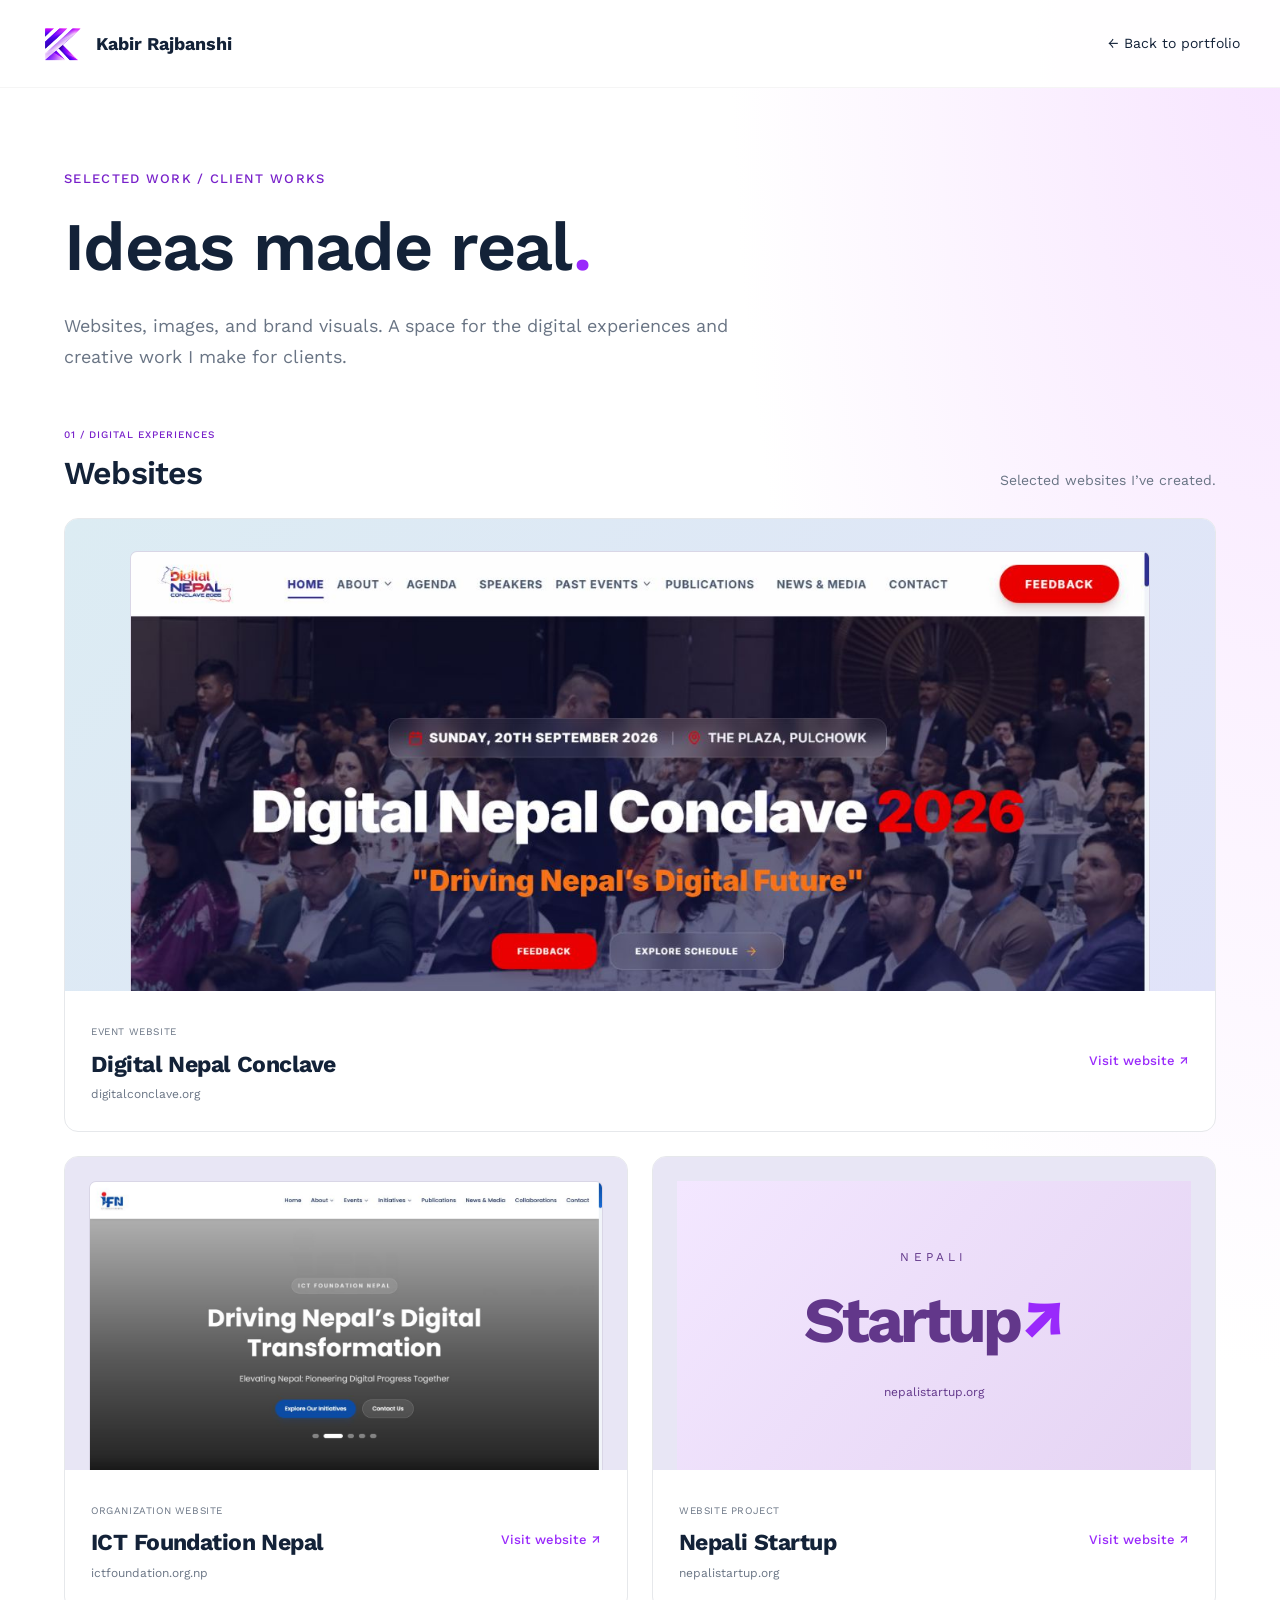
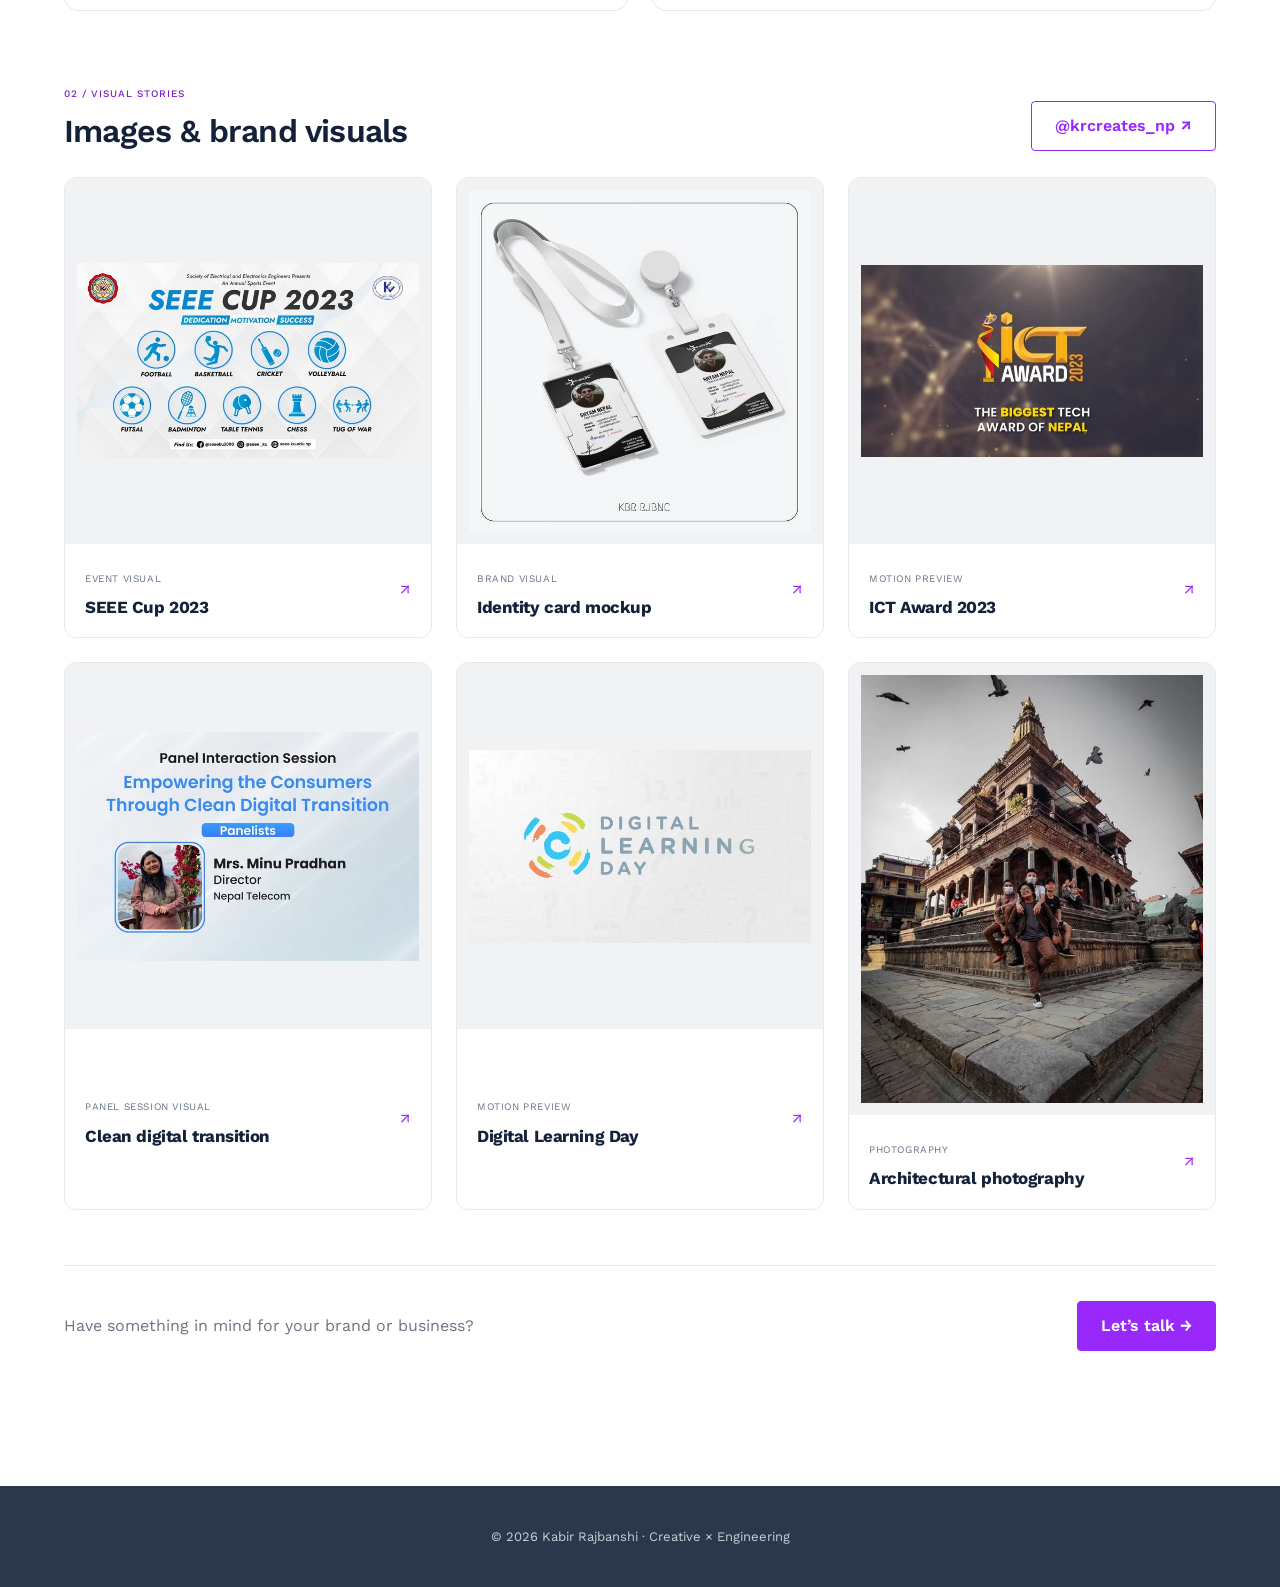
==== client-works.html @ 3e61f1ca "Add portfolio website and Cloudflare Pages build" ====
<!doctype html>
<html lang="en"><head><meta charset="utf-8"><meta name="viewport" content="width=device-width,initial-scale=1"><title>Kabir Rajbanshi | Portfolio Website</title><meta name="description" content="Explore websites and visual design by Kabir Rajbanshi."><link rel="preconnect" href="https://fonts.googleapis.com"><link href="https://fonts.googleapis.com/css2?family=Work+Sans:wght@300;400;500;600;700&display=swap" rel="stylesheet"><link rel="stylesheet" href="site.css?v=brand-logo-1"><link rel="icon" type="image/png" href="assets/kabir-logo.png"><link rel="apple-touch-icon" href="assets/kabir-logo.png"><meta name="theme-color" content="#9929fb"></head>
<body class="collection client-collection"><nav><a href="index.html" class="collection-brand"><img class="brand-logo" src="assets/kabir-logo.png" alt="" width="44" height="44"><strong>Kabir Rajbanshi</strong></a><a href="index.html#portfolio">← Back to portfolio</a></nav>
<main><div class="eyebrow">Selected work / Client Works</div><h1>Ideas made real<span class="client-dot">.</span></h1><p class="intro">Websites, images, and brand visuals. A space for the digital experiences and creative work I make for clients.</p>
<section class="client-websites" aria-labelledby="websites-title"><div class="work-section-heading"><div><div class="eyebrow">01 / Digital experiences</div><h2 id="websites-title">Websites</h2></div><p>Selected websites I’ve created.</p></div><div class="website-bento"><article class="website-card website-card-1"><a class="website-preview" href="https://digitalconclave.org/" target="_blank" rel="noopener noreferrer" aria-label="Visit Digital Nepal Conclave website"><img src="assets/client-works/digitalconclave.png" alt="Homepage preview of Digital Nepal Conclave" width="1280" height="720" loading="lazy"></a><div class="website-caption"><div><span>Event website</span><h3>Digital Nepal Conclave</h3><p>digitalconclave.org</p></div><a class="visit-site" href="https://digitalconclave.org/" target="_blank" rel="noopener noreferrer" aria-label="Visit Digital Nepal Conclave website">Visit website ↗</a></div></article><article class="website-card website-card-2"><a class="website-preview" href="https://ictfoundation.org.np/" target="_blank" rel="noopener noreferrer" aria-label="Visit ICT Foundation Nepal website"><img src="assets/client-works/ictfoundation.png" alt="Homepage preview of ICT Foundation Nepal" width="1280" height="720" loading="lazy"></a><div class="website-caption"><div><span>Organization website</span><h3>ICT Foundation Nepal</h3><p>ictfoundation.org.np</p></div><a class="visit-site" href="https://ictfoundation.org.np/" target="_blank" rel="noopener noreferrer" aria-label="Visit ICT Foundation Nepal website">Visit website ↗</a></div></article><article class="website-card website-card-3"><a class="website-preview" href="https://nepalistartup.org/" target="_blank" rel="noopener noreferrer" aria-label="Visit Nepali Startup website"><div class="startup-wordmark" aria-hidden="true"><span>NEPALI</span><strong>Startup<span>↗</span></strong><small>nepalistartup.org</small></div></a><div class="website-caption"><div><span>Website project</span><h3>Nepali Startup</h3><p>nepalistartup.org</p></div><a class="visit-site" href="https://nepalistartup.org/" target="_blank" rel="noopener noreferrer" aria-label="Visit Nepali Startup website">Visit website ↗</a></div></article></div></section><section class="client-visuals" aria-labelledby="visuals-title"><div class="work-section-heading"><div><div class="eyebrow">02 / Visual stories</div><h2 id="visuals-title">Images &amp; brand visuals</h2></div><a class="btn-outline" href="https://www.instagram.com/krcreates_np/" target="_blank" rel="noopener noreferrer">@krcreates_np ↗</a></div><div class="visual-bento"><a class="visual-work" href="https://www.instagram.com/krcreates_np/p/CqF3Ly3pWd8/?hl=en" target="_blank" rel="noopener noreferrer"><div class="visual-image"><img src="assets/client-works/CqF3Ly3pWd8.jpg" alt="SEEE Cup 2023" loading="lazy" width="640" height="640"></div><div class="visual-caption"><div><span>Event visual</span><h3>SEEE Cup 2023</h3></div><span aria-hidden="true">↗</span></div></a><a class="visual-work" href="https://www.instagram.com/krcreates_np/p/CQ6WtpyHUZp/?hl=en" target="_blank" rel="noopener noreferrer"><div class="visual-image"><img src="assets/client-works/CQ6WtpyHUZp.jpg" alt="Identity card mockup" loading="lazy" width="640" height="640"></div><div class="visual-caption"><div><span>Brand visual</span><h3>Identity card mockup</h3></div><span aria-hidden="true">↗</span></div></a><a class="visual-work" href="https://www.instagram.com/krcreates_np/reel/Cuy0wTrvenK/?hl=en" target="_blank" rel="noopener noreferrer"><div class="visual-image"><img src="assets/client-works/Cuy0wTrvenK.jpg" alt="ICT Award 2023" loading="lazy" width="640" height="640"></div><div class="visual-caption"><div><span>Motion preview</span><h3>ICT Award 2023</h3></div><span aria-hidden="true">↗</span></div></a><a class="visual-work" href="https://www.instagram.com/krcreates_np/reel/CqE803mPEA3/?hl=en" target="_blank" rel="noopener noreferrer"><div class="visual-image"><img src="assets/client-works/CqE803mPEA3.jpg" alt="Clean digital transition" loading="lazy" width="640" height="640"></div><div class="visual-caption"><div><span>Panel session visual</span><h3>Clean digital transition</h3></div><span aria-hidden="true">↗</span></div></a><a class="visual-work" href="https://www.instagram.com/krcreates_np/reel/CqAx8k9NEer/?hl=en" target="_blank" rel="noopener noreferrer"><div class="visual-image"><img src="assets/client-works/CqAx8k9NEer.jpg" alt="Digital Learning Day" loading="lazy" width="640" height="640"></div><div class="visual-caption"><div><span>Motion preview</span><h3>Digital Learning Day</h3></div><span aria-hidden="true">↗</span></div></a><a class="visual-work" href="https://www.instagram.com/krcreates_np/p/CIsqhCVHL_o/?hl=en" target="_blank" rel="noopener noreferrer"><div class="visual-image"><img src="assets/client-works/CIsqhCVHL_o.jpg" alt="Architectural photography" loading="lazy" width="640" height="640"></div><div class="visual-caption"><div><span>Photography</span><h3>Architectural photography</h3></div><span aria-hidden="true">↗</span></div></a></div></section><div class="client-contact"><p>Have something in mind for your brand or business?</p><a class="btn-solid" href="index.html#contact">Let’s talk →</a></div></main><footer>© 2026 Kabir Rajbanshi · Creative × Engineering</footer></body></html>
---- site.css ----
:root{--purple:#9929fb;--purple-dark:#7820ca;--pale:#f3e6ff;--ink:#132238;--muted:#697484;--line:#e6e8eb;--soft:#f0f1f3;--white:#fff;--shadow:0 18px 60px rgba(28,32,45,.09)}
*,*::before,*::after{box-sizing:border-box}html{scroll-behavior:smooth;scroll-padding-top:100px}body{margin:0;color:var(--ink);background:white;font-family:'Work Sans',sans-serif;font-size:16px;line-height:1.65}a{color:var(--purple);text-decoration:none}button,input,textarea{font:inherit}img{max-width:100%}h1,h2,h3,p{margin-top:0}h1,h2,h3{line-height:1.2;letter-spacing:-.025em}h2{font-size:42px;font-weight:600}a,button{transition:background .2s,color .2s,box-shadow .2s,transform .2s}a:focus-visible,button:focus-visible,input:focus-visible,textarea:focus-visible{outline:3px solid var(--purple);outline-offset:4px}button{cursor:pointer}#cur-dot,#cur-ring,#bg-canvas{display:none}
nav{position:sticky;top:0;z-index:100;background:rgba(255,255,255,.97);display:flex;align-items:center;gap:28px;min-height:88px;padding:14px max(24px,calc((100vw - 1200px)/2));border-bottom:1px solid #f5f5f5}nav .nav-logo{display:flex;align-items:center;gap:12px;margin-right:auto;color:var(--ink);white-space:nowrap}.brand-mark{display:grid;place-items:center;background:var(--purple);color:#fff;width:52px;height:52px;border-radius:50%;font-size:28px;font-weight:600}.nav-logo strong{font-size:29px;letter-spacing:-1px}.nav-links{display:flex;align-items:center;gap:25px;list-style:none;margin:0;padding:0}.nav-links a{font-size:15px;font-weight:500;color:var(--ink)}.nav-links a:hover{color:var(--purple)}.nav-cta,.btn-solid{display:inline-flex;align-items:center;justify-content:center;background:var(--purple);border:1px solid var(--purple);color:#fff;font-weight:600;padding:12px 23px;border-radius:4px;line-height:1.5}.nav-cta:hover,.btn-solid:hover{background:var(--purple-dark);box-shadow:0 6px 20px #9929fb25}.btn-outline{display:inline-flex;padding:12px 23px;border:1px solid var(--purple);border-radius:4px;color:var(--purple);font-weight:600;line-height:1.5}.btn-outline:hover{background:var(--pale)}.menu-toggle{display:none}
#home{padding:90px 24px 95px;background:radial-gradient(ellipse at 98% 10%,#efd4fb 0,transparent 45%),radial-gradient(ellipse at 96% 100%,#def8f5 0,transparent 35%),#fff}.hero-inner{max-width:1200px;margin:auto;display:grid;grid-template-columns:1.1fr 1fr;align-items:center;gap:75px}.hero-eyebrow{color:var(--purple-dark);font-size:13px;font-weight:500;display:flex;gap:9px;align-items:center;margin-bottom:24px}.hero-eyebrow-dot{width:7px;height:7px;background:var(--purple);border-radius:50%}.hero-hd{font-size:clamp(44px,4.8vw,68px);font-weight:600;margin-bottom:24px;line-height:1.08;letter-spacing:-.045em}.hero-role{font-weight:500;color:var(--purple-dark);font-size:16px;margin-bottom:15px}.hero-desc{color:#556070;font-size:17px;line-height:1.7;margin-bottom:28px}.hero-desc strong{font-weight:500;color:var(--ink);background:linear-gradient(transparent 65%,#f2d8ff 65%)}.hero-btns{display:flex;flex-wrap:wrap;gap:14px}.hero-card{position:relative;background:#fff;border-radius:22px;box-shadow:var(--shadow);overflow:hidden}.hero-img{display:block;width:100%;height:auto;aspect-ratio: .9;object-fit:cover}.portrait-caption{display:flex;align-items:center;justify-content:center;gap:8px;font-size:12px;padding:17px;background:white;color:#556070}.portrait-caption>span{height:7px;width:7px;background:var(--purple);border-radius:50%}.hero-summary{display:grid;grid-template-columns:repeat(3,1fr);gap:3px;margin-top:52px}.hero-summary>div{background:#edd8ff88;text-align:center;padding:17px 6px}.hero-summary strong{display:block;font-weight:600;font-size:17px}.hero-summary span{font-size:11px;color:#596476;display:block;margin-top:4px}
.sec{padding:100px 24px}.sec-inner{max-width:1200px;margin:auto}.sec-label{font-size:13px;font-weight:600;letter-spacing:.12em;text-transform:uppercase;color:var(--purple-dark);margin-bottom:14px}.sec-title{font-size:42px;margin-bottom:45px;font-weight:600}.sec-title .acc{color:inherit}.sec-title .ital{font-style:normal}.sec-title .out{color:inherit}#portfolio .sec-label,#portfolio .sec-title{text-align:center}#portfolio{background:white}.port-grid{display:grid;grid-template-columns:repeat(3,minmax(0,1fr));gap:24px}.port-card{display:flex;flex-direction:column;border:1px solid var(--line);border-radius:8px;overflow:hidden;color:var(--ink);background:#fff;position:relative}.port-card:hover{box-shadow:var(--shadow);transform:translateY(-5px)}.port-img-wrap{aspect-ratio:16/10;background:var(--soft);overflow:hidden}.port-img{width:100%;height:100%;object-fit:cover;display:block}.port-info{padding:28px}.port-cat{font-size:11px;color:var(--muted);font-weight:500;text-transform:uppercase;letter-spacing:.03em}.port-title{font-size:23px;font-weight:600;line-height:1.3;margin:10px 0}.port-desc{font-size:14px;color:var(--muted);line-height:1.7}.port-hover{padding:0 28px 28px;margin-top:auto}.port-hover-btn{display:inline-block;border:1px solid #d7b0f9;color:var(--purple-dark);padding:9px 14px;border-radius:4px;font-weight:500;font-size:14px}
#about{background:var(--soft)}.about-grid{display:grid;grid-template-columns:1fr 1fr;gap:80px;background:white;padding:60px;border-radius:16px;box-shadow:var(--shadow)}.about-text{color:var(--muted);line-height:1.8;font-size:15px}.about-text strong{font-weight:500;color:#435065}.about-details{margin:28px 0}.detail-row{display:flex;gap:16px;padding:10px 0;border-bottom:1px solid var(--line);font-size:14px}.dk{min-width:55px;color:var(--muted)}.skills-label{font-size:20px;font-weight:600;margin-bottom:20px}.skill-block{padding:20px 22px;border-left:3px solid transparent;background:#fff;box-shadow:0 4px 25px #13223809;margin-bottom:14px;border-radius:6px}.skill-block:hover{border-color:var(--purple)}.sk-name{font-size:16px;font-weight:600}.sk-sub{font-size:13px;color:var(--muted);margin-top:6px}
#experience{background:#fff}.exp-grid{display:grid;grid-template-columns:repeat(2,minmax(0,1fr));gap:20px}.exp-card{padding:32px;border:1px solid var(--line);border-radius:8px;position:relative;background:#fff;overflow:hidden}.exp-num{position:absolute;right:18px;top:14px;color:#f1e1ff;font-size:48px;font-weight:600;line-height:1}.exp-period{position:relative;color:var(--purple-dark);font-size:12px;font-weight:500;margin-bottom:16px}.exp-title{position:relative;font-size:21px;font-weight:600;line-height:1.3;margin-bottom:7px}.exp-org{color:#556070;font-size:13px;margin-bottom:16px}.exp-desc{color:var(--muted);font-size:14px;line-height:1.8}
#education{background:var(--soft)}.edu-timeline{display:grid;grid-template-columns:1fr 1fr;gap:22px}.edu-item{background:white;padding:30px;border-radius:8px}.edu-year{color:var(--purple-dark);font-size:13px;font-weight:500;margin-bottom:12px}.edu-year br{display:none}.edu-year br::after{content:' – '}.edu-degree{font-size:20px;font-weight:600;line-height:1.3;margin-bottom:8px}.edu-inst{font-size:13px;color:var(--muted);margin-bottom:20px}.edu-tags{display:flex;flex-wrap:wrap;gap:7px}.edu-tag{background:#f5ecfc;color:#6c368e;font-size:11px;padding:5px 9px;border-radius:4px}
#clients{padding-top:80px!important;padding-bottom:80px!important}.featured-logos{display:grid;grid-template-columns:repeat(4,minmax(0,1fr));gap:20px}.featured-logo{display:flex;align-items:center;justify-content:center;padding:25px;border:1px solid var(--line);border-radius:8px;background:#fff;min-height:140px}.featured-logo img{width:100%;max-width:175px;height:88px;object-fit:contain}
#contact{background:linear-gradient(115deg,#f8efff,#f1fbfa);padding-bottom:110px}.contact-grid{display:grid;grid-template-columns:1fr 1fr;gap:75px;background:white;padding:60px;border-radius:14px;box-shadow:var(--shadow)}.contact-heading{font-size:30px;font-weight:600}.contact-desc{font-size:15px;color:var(--muted)}.c-links{display:grid;gap:10px;margin-top:25px}.c-link{display:flex;align-items:center;gap:16px;padding:14px;border-radius:6px;color:var(--ink)}a.c-link:hover{background:#f9f1ff}.c-link-icon{width:44px;height:44px;background:var(--pale);border-radius:6px;display:grid;place-items:center}.c-lbl{display:block;color:var(--muted);font-size:12px}.c-val{display:block;font-size:14px;overflow-wrap:anywhere}.form-row{display:grid;grid-template-columns:1fr 1fr;gap:20px}.form-group{margin-bottom:22px}.form-label{display:block;font-size:13px;color:#556070;margin-bottom:8px}.form-input,.form-textarea{border:0;border-bottom:1px solid #cfd3da;width:100%;padding:11px 0;background:#fff;color:var(--ink);border-radius:0}.form-input:focus,.form-textarea:focus{border-color:var(--purple)}.form-textarea{min-height:110px;resize:vertical}.form-note{color:var(--muted);font-size:12px;margin-top:16px}.project-cta{background:var(--ink);text-align:center;color:white;padding:80px 24px}.project-cta h2{font-size:42px}.project-cta p{color:#b6bdc7;max-width:560px;margin:0 auto 28px}.project-cta .btn-solid{margin-top:4px}footer{background:#2b384c;color:#c9ced6;padding:40px 24px}.foot-inner{max-width:1200px;margin:auto;display:flex;align-items:center;justify-content:space-between;gap:24px}.foot-brand{color:white;font-size:23px;font-weight:600}.foot-brand em{font-style:normal}.foot-meta{font-size:12px}.foot-links{display:flex;gap:20px}.foot-links a{color:#d8dce3;font-size:13px}
/* Collection pages use the same visual system. */
.collection{background:radial-gradient(ellipse at 100% 0,#f7e4ff,transparent 550px),white}.collection nav{position:relative;justify-content:space-between}.collection nav a{font-size:14px;color:var(--ink)}.collection nav strong{font-size:18px}.collection main{max-width:1200px;margin:auto;padding:80px 24px 100px}.collection h1{font-size:clamp(42px,6vw,68px);font-weight:600;margin:18px 0 22px}.eyebrow{color:var(--purple-dark);font-size:13px;font-weight:500;text-transform:uppercase;letter-spacing:.1em}.intro{font-size:18px;color:var(--muted);max-width:680px;line-height:1.7}.grid{display:grid;grid-template-columns:repeat(2,minmax(0,1fr));gap:26px;margin-top:55px}.item{border:1px solid var(--line);border-radius:8px;overflow:hidden;background:#fff;min-width:0;display:flex;flex-direction:column}.item:hover{box-shadow:var(--shadow)}.item-body{padding:28px;display:flex;flex-direction:column;flex:1}.item small{font-size:11px;text-transform:uppercase;letter-spacing:.07em;color:var(--purple-dark);font-weight:500}.item h2{font-size:23px;margin:14px 0 22px;line-height:1.4}.item p{font-size:14px;color:var(--muted)}.item-body>a{margin-top:auto;font-size:14px;font-weight:500;border:1px solid #d7b0f9;padding:10px 16px;align-self:flex-start;border-radius:4px}.item-body>a:hover{background:var(--pale)}.video-frame{width:100%;aspect-ratio:16/9;border:0;display:block;background:var(--ink)}.project-cover{height:120px;padding:24px 28px;display:flex;align-items:center;justify-content:space-between;background:linear-gradient(120deg,#f3e5ff,#f6f2ff);border-bottom:1px solid var(--line)}.project-number{font-size:46px;font-weight:600;color:#ad66dc}.project-type{font-size:12px;font-weight:500;color:#734b8d}.placeholder{aspect-ratio:16/9;display:grid;place-items:center;background:var(--pale);color:#794e98}.note{color:var(--muted);border-top:1px solid var(--line);margin-top:50px;padding-top:24px;font-size:14px}.collection footer{text-align:center;font-size:13px}
@media(min-width:1500px){#home{padding-top:110px;padding-bottom:110px}}@media(max-width:1050px){nav{gap:18px}.nav-links{gap:16px}.hero-inner{gap:40px}.hero-hd{font-size:52px}.about-grid,.contact-grid{gap:40px;padding:40px}.hero-summary strong{font-size:14px}}
@media(max-width:800px){nav{min-height:76px;padding:12px 20px;gap:16px}.brand-mark{width:42px;height:42px;font-size:24px}.nav-logo strong{font-size:25px}.menu-toggle{display:block;border:1px solid var(--line);background:white;border-radius:4px;padding:8px 12px;font-size:13px;color:var(--ink)}.nav-links{display:none;position:absolute;left:0;right:0;top:100%;background:white;box-shadow:0 14px 20px #13223815;padding:18px 24px}.nav-links.is-open{display:flex;flex-direction:column;align-items:stretch;gap:0}.nav-links a{display:block;padding:11px 0}.nav-cta{padding:9px 14px;font-size:14px}#home{padding:55px 24px 65px}.hero-inner{grid-template-columns:1fr;gap:40px}.hero-hd{font-size:clamp(39px,7.5vw,56px)}.hero-card{max-width:480px;width:100%;margin:auto}.hero-summary{margin-top:32px}.hero-summary strong{font-size:16px}.sec{padding:65px 24px}.sec-title,h2{font-size:34px}.port-grid{grid-template-columns:1fr}.port-card{max-width:600px;width:100%;margin:auto}.about-grid,.contact-grid{grid-template-columns:1fr;padding:30px;gap:32px}.exp-grid,.edu-timeline{grid-template-columns:1fr}.featured-logos{grid-template-columns:repeat(2,minmax(0,1fr));gap:12px}.featured-logo{padding:20px;min-height:120px}.grid{grid-template-columns:1fr}.collection main{padding-top:50px}.collection nav{gap:15px;flex-wrap:wrap}.project-cta h2{font-size:34px}.foot-inner{flex-direction:column;text-align:center}.project-cta{padding:65px 24px}}
@media(max-width:420px){.hero-summary strong{font-size:13px}.hero-summary span{font-size:10px}.hero-summary>div{padding:14px 4px}.hero-desc{font-size:16px}.about-grid,.contact-grid{padding:24px}.form-row{grid-template-columns:1fr;gap:0}.nav-logo strong{font-size:21px}.nav-cta{padding:9px 11px}.menu-toggle{padding:8px}.c-link{padding:10px 0}.c-link-icon{flex-shrink:0}.sec-title{font-size:30px}}
@media(prefers-reduced-motion:reduce){html{scroll-behavior:auto}*,*::before,*::after{transition:none!important;animation:none!important}}

.portrait-art{aspect-ratio:.9;position:relative;overflow:hidden;background:linear-gradient(145deg,#faf6ff,#efdfff 55%,#dddff7);display:flex;align-items:center;justify-content:center}.art-initials{position:relative;font-size:clamp(100px,14vw,190px);font-weight:600;color:#642b97;letter-spacing:-.09em;line-height:1}.art-initials>span{color:var(--purple)}.art-label{position:absolute;left:32px;top:30px;font-size:11px;letter-spacing:.16em;color:#754f96}.art-bottom{position:absolute;bottom:30px;left:32px;font-size:13px;font-weight:500;letter-spacing:.08em;color:#5e3d79}.art-bottom small{font-size:12px;font-weight:400;letter-spacing:0}.art-orbit{position:absolute;border:1px solid #b980df55;border-radius:50%;height:380px;width:380px}.orbit-one{transform:translate(100px,-40px)}.orbit-two{transform:translate(-100px,120px);height:440px;width:440px}.category-art{height:100%;padding:24px;position:relative;overflow:hidden;display:flex;flex-direction:column;justify-content:space-between;background:linear-gradient(135deg,#ede0ff,#e1d5f5);color:#7235a1}.category-art>span{font-size:9px;letter-spacing:.12em;font-weight:500}.category-art>strong{font-size:78px;font-weight:500;line-height:1;align-self:center}.category-art>b{font-size:18px;font-weight:500}.category-2{background:linear-gradient(135deg,#ffe9ee,#f3dcf5);color:#985b83}.category-3{background:linear-gradient(135deg,#def0f1,#e5e8fb);color:#4c658c}

/* Seamless featured-logo marquee; the second group repeats the first. */
.logo-marquee{overflow:hidden;max-width:100%;mask-image:linear-gradient(to right,transparent,#000 3%,#000 97%,transparent)}
.logo-track{display:flex;width:max-content;animation:logo-scroll 32s linear infinite}
.logo-marquee .featured-logos{display:flex;flex:none;gap:20px;padding-right:20px}
.logo-marquee .featured-logo{flex:0 0 220px;width:220px;min-height:140px}
@keyframes logo-scroll{to{transform:translateX(-50%)}}
.logo-marquee:hover .logo-track,.logo-marquee.is-paused .logo-track{animation-play-state:paused}
.logo-controls{text-align:right;margin-top:18px}.logo-pause{color:var(--purple-dark);background:white;border:1px solid var(--line);border-radius:4px;font-size:13px;padding:7px 12px}.logo-pause:hover{background:var(--pale)}
@media(max-width:800px){.logo-marquee .featured-logo{flex-basis:175px;width:175px;min-height:120px}}
@media(prefers-reduced-motion:reduce){.logo-marquee{overflow-x:auto;mask-image:none}.logo-track{animation:none}.logo-copy,.logo-controls{display:none}.logo-marquee .featured-logos{padding-bottom:10px}}

/* Mixed-format client portfolio: larger web/system panels, smaller visual panels. */
.client-dot{color:var(--purple)}.collection-status{display:flex;align-items:center;gap:9px;font-size:12px;color:var(--muted);margin-top:25px}.collection-status>span{width:6px;height:6px;background:var(--purple);border-radius:50%}.bento-grid{display:grid;grid-template-columns:1.4fr 1fr;gap:24px;margin-top:42px}.bento-card{border:1px solid var(--line);border-radius:16px;overflow:hidden;display:flex;flex-direction:column;min-width:0;position:relative}.bento-top{display:flex;justify-content:space-between;padding:23px 26px 0;font-size:11px;font-weight:500;letter-spacing:.05em;text-transform:uppercase}.bento-top>span:last-child{font-size:21px;line-height:1}.bento-art{height:235px;display:flex;align-items:center;justify-content:center;padding:30px 40px}.bento-caption{padding:0 26px 27px}.bento-caption h2{font-size:25px;margin-bottom:8px}.bento-caption p{font-size:14px;color:#637084;max-width:380px;margin-bottom:17px}.coming-label{display:inline-block;font-size:10px;text-transform:uppercase;letter-spacing:.08em;opacity:.7}.bento-web{background:#f2e9fc;color:#58367d}.bento-design{background:#fcebef;color:#925675}.bento-system{background:#eaf1f8;color:#3c5872}.bento-more{background:#f0f1fa;color:#6c6097}.browser-art{width:100%;max-width:360px;background:white;border:1px solid #dfd1ee;border-radius:9px;transform:rotate(-3deg);box-shadow:0 15px 25px #7d409b12}.browser-dots{font-size:9px;letter-spacing:2px;color:#c7acd9;padding:9px 12px;border-bottom:1px solid #eee}.browser-content{display:grid;grid-template-columns:1fr 1fr;gap:25px;padding:30px 22px}.browser-content i{display:block;height:7px;background:#d8b4f3;width:100%;margin-bottom:9px;border-radius:3px}.browser-content i:nth-child(2){width:80%}.browser-content i:nth-child(3){width:55%}.browser-content b{display:block;width:52px;height:17px;background:#9929fb;border-radius:3px;margin-top:17px}.browser-content>span{background:linear-gradient(140deg,#ead5f9,#caa2eb);border-radius:40px 40px 7px 7px}.type-art strong{font-size:110px;font-weight:500;line-height:1;letter-spacing:-.09em}.type-art strong>span{font-size:65px;color:#c78ca7;vertical-align:top}.system-art{margin:30px 40px;width:calc(100% - 80px);height:175px;padding:0;background:#fff;border-radius:9px;box-shadow:0 12px 28px #254b7710;justify-content:stretch;transform:rotate(2deg);overflow:hidden}.system-sidebar{width:55px;height:100%;background:#d4e2f0;padding:25px 12px}.system-sidebar i{display:block;height:5px;margin-bottom:15px;background:#92adc9;border-radius:3px}.system-panels{flex:1;padding:22px}.system-panels>div{display:flex;gap:10px}.system-panels span{height:33px;background:#e6eff6;flex:1;border-radius:4px}.system-panels>b{display:flex;align-items:flex-end;gap:12px;height:73px;padding:12px 15px 0;border-bottom:1px solid #d9e4ef}.system-panels b i{flex:1;background:#a2bbd6;border-radius:3px 3px 0 0;height:40%}.system-panels b i:nth-child(2){height:65%}.system-panels b i:nth-child(3){height:50%}.system-panels b i:nth-child(4){height:85%}.system-panels b i:nth-child(5){height:100%}.shape-art>span{font-size:160px;font-weight:400;line-height:1;color:#b0a2d8}.client-contact{margin-top:55px;padding:35px 0;border-top:1px solid var(--line);display:flex;align-items:center;justify-content:space-between;gap:20px}.client-contact p{margin:0;color:var(--muted)}@media(max-width:700px){.bento-grid{grid-template-columns:1fr;gap:20px}.bento-art{height:210px}.system-art{height:155px}.client-contact{align-items:flex-start;flex-direction:column}.bento-caption h2{font-size:23px}}

.work-section-heading{display:flex;justify-content:space-between;align-items:end;gap:24px;margin:55px 0 26px}.work-section-heading h2{font-size:32px;margin:0}.work-section-heading p{color:var(--muted);font-size:14px;margin:0}.work-section-heading .eyebrow{font-size:10px;margin-bottom:10px}.website-bento{display:grid;grid-template-columns:1fr 1fr;gap:24px}.website-card{border:1px solid var(--line);border-radius:14px;overflow:hidden;background:white;min-width:0}.website-card-1{grid-column:1/-1}.website-preview{display:block;background:#e8e6f5;padding:24px 24px 0;overflow:hidden}.website-preview img{display:block;width:100%;height:auto;aspect-ratio:16/9;object-fit:cover;object-position:top;border-radius:7px 7px 0 0;border:1px solid #d9d6e6;border-bottom:0;transition:transform .3s}.website-card-1 .website-preview{padding:32px 65px 0;background:linear-gradient(135deg,#dcecf3,#e1e3f9)}.website-card-1 .website-preview img{max-height:440px;aspect-ratio:2.2}.website-preview:hover img{transform:translateY(-4px)}.website-caption{display:flex;align-items:center;justify-content:space-between;gap:18px;padding:26px}.website-caption span,.visual-caption>div>span{font-size:10px;text-transform:uppercase;letter-spacing:.06em;color:var(--muted)}.website-caption h3{font-size:23px;margin:7px 0}.website-caption p{font-size:12px;margin:0;color:var(--muted)}.visit-site{font-size:13px;font-weight:500;white-space:nowrap}.startup-wordmark{aspect-ratio:16/9;display:flex;flex-direction:column;align-items:center;justify-content:center;background:linear-gradient(130deg,#f3e7ff,#e5d4f3);color:#62378a}.startup-wordmark>span{font-size:12px;letter-spacing:.35em}.startup-wordmark strong{font-size:clamp(35px,5vw,65px);letter-spacing:-.06em}.startup-wordmark strong>span{color:var(--purple)}.startup-wordmark small{font-size:12px;margin-top:9px}.visual-bento{display:grid;grid-template-columns:repeat(3,minmax(0,1fr));gap:24px}.visual-work{min-width:0;border:1px solid var(--line);border-radius:12px;background:#fff;overflow:hidden;display:flex;flex-direction:column;color:var(--ink)}.visual-image{background:#f1f2f4;aspect-ratio:1;display:flex;align-items:center;justify-content:center;padding:12px}.visual-image img{display:block;width:100%;height:100%;object-fit:contain;transition:transform .25s}.visual-work:hover img{transform:scale(1.025)}.visual-caption{padding:20px;display:flex;align-items:center;justify-content:space-between;gap:12px;flex:1}.visual-caption h3{font-size:17px;margin:7px 0 0}.visual-caption>span{color:var(--purple)}.client-visuals{margin-top:75px}@media(max-width:800px){.website-caption{align-items:flex-start;flex-direction:column}.visual-bento{grid-template-columns:repeat(2,minmax(0,1fr))}.website-card-1 .website-preview{padding:24px 24px 0}.work-section-heading{align-items:flex-start;flex-direction:column}.work-section-heading h2{font-size:28px}}@media(max-width:540px){.website-bento,.visual-bento{grid-template-columns:1fr}.website-card-1{grid-column:auto}.website-preview,.website-card-1 .website-preview{padding:16px 16px 0}.website-card-1 .website-preview img{aspect-ratio:16/9}.website-caption{padding:22px}.visual-image{aspect-ratio:1}.client-visuals{margin-top:55px}}

.brand-logo{display:block;width:52px;height:52px;object-fit:contain;flex-shrink:0}.collection-brand,.foot-brand{display:flex;align-items:center;gap:12px}.collection-brand .brand-logo,.foot-brand .brand-logo{width:44px;height:44px}.foot-brand{gap:9px}.foot-brand em{margin-left:-3px}@media(max-width:800px){.nav-logo .brand-logo{width:42px;height:42px}.collection-brand .brand-logo{width:38px;height:38px}}

.exp-category{display:inline-block;color:var(--purple-dark);background:var(--pale);font-size:11px;font-weight:600;letter-spacing:.06em;padding:4px 9px;border-radius:4px;margin-bottom:16px}.exp-card .exp-desc{margin-bottom:0}.exp-card .exp-title{margin-top:0}
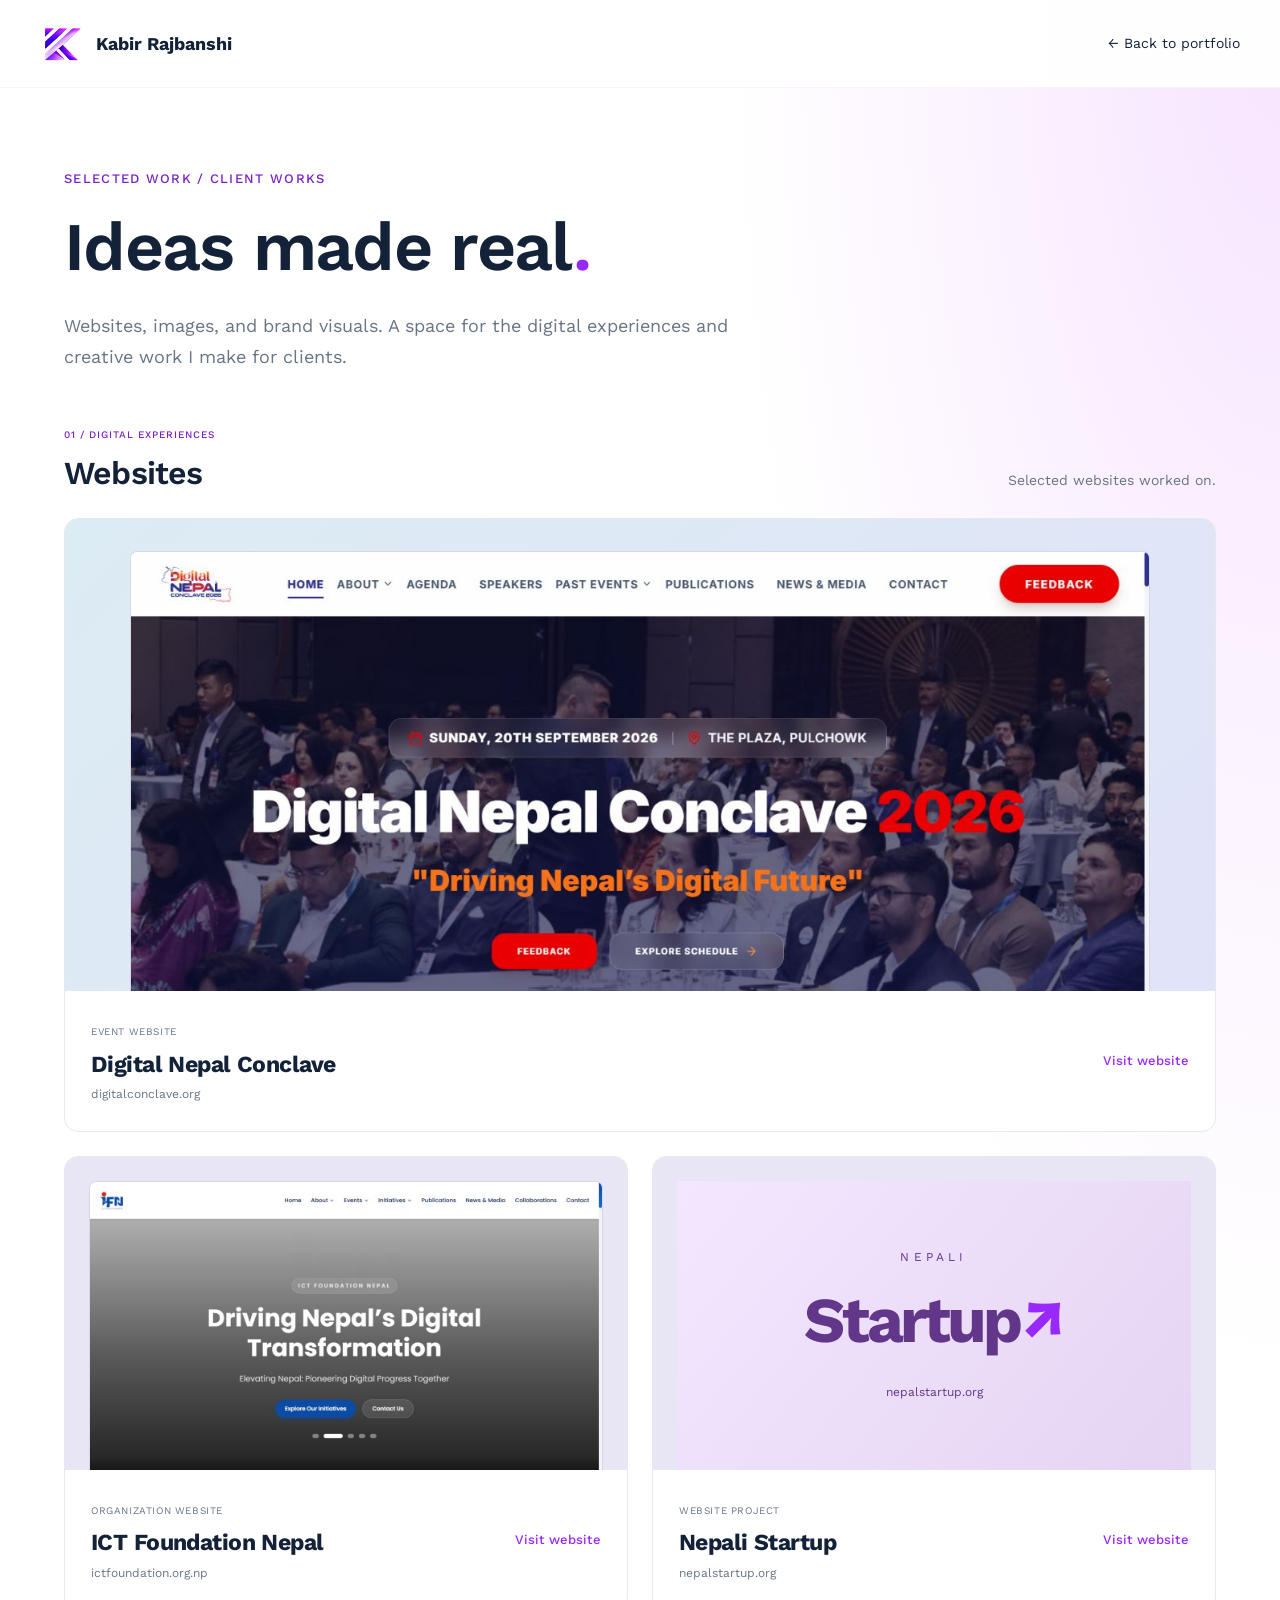
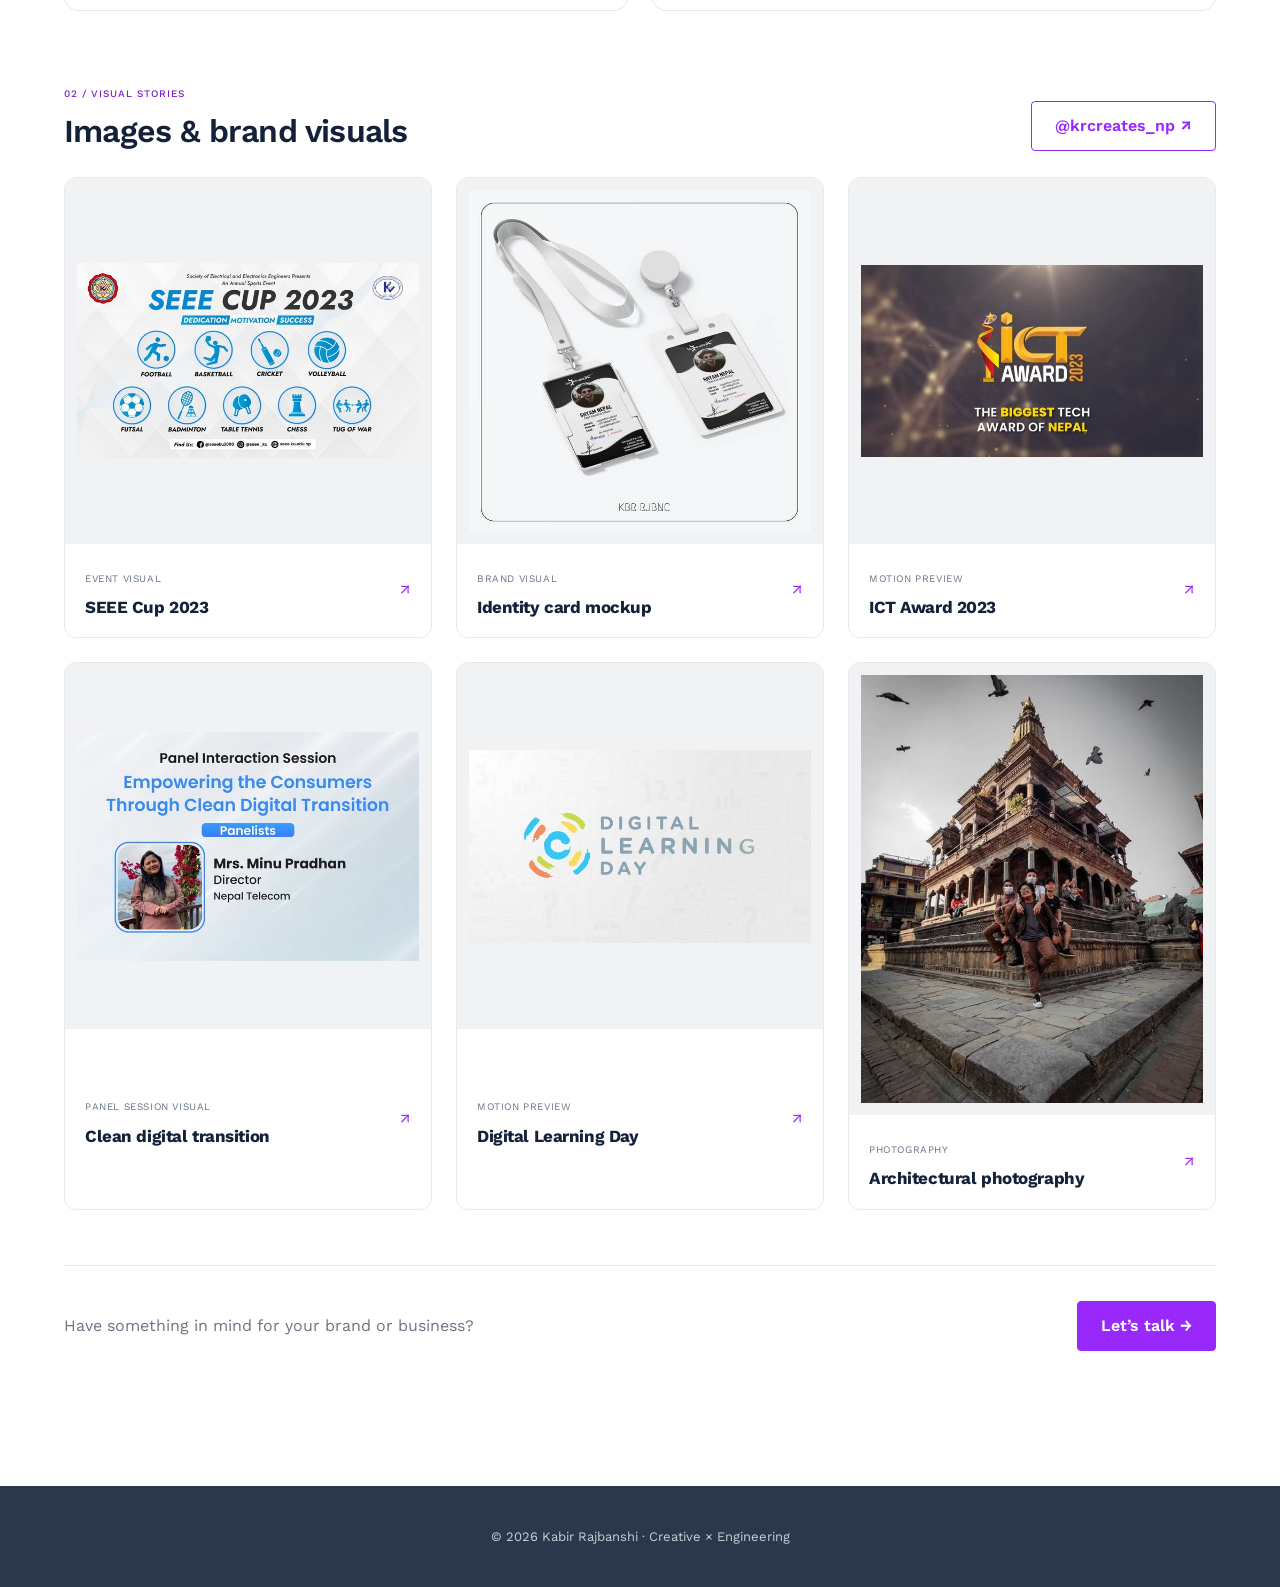
==== commit a264d21b: "Update client work content and startup website links" ====
--- a/client-works.html
+++ b/client-works.html
@@ -2,4 +2,30 @@
 <html lang="en"><head><meta charset="utf-8"><meta name="viewport" content="width=device-width,initial-scale=1"><title>Kabir Rajbanshi | Portfolio Website</title><meta name="description" content="Explore websites and visual design by Kabir Rajbanshi."><link rel="preconnect" href="https://fonts.googleapis.com"><link href="https://fonts.googleapis.com/css2?family=Work+Sans:wght@300;400;500;600;700&display=swap" rel="stylesheet"><link rel="stylesheet" href="site.css?v=brand-logo-1"><link rel="icon" type="image/png" href="assets/kabir-logo.png"><link rel="apple-touch-icon" href="assets/kabir-logo.png"><meta name="theme-color" content="#9929fb"></head>
 <body class="collection client-collection"><nav><a href="index.html" class="collection-brand"><img class="brand-logo" src="assets/kabir-logo.png" alt="" width="44" height="44"><strong>Kabir Rajbanshi</strong></a><a href="index.html#portfolio">← Back to portfolio</a></nav>
 <main><div class="eyebrow">Selected work / Client Works</div><h1>Ideas made real<span class="client-dot">.</span></h1><p class="intro">Websites, images, and brand visuals. A space for the digital experiences and creative work I make for clients.</p>
-<section class="client-websites" aria-labelledby="websites-title"><div class="work-section-heading"><div><div class="eyebrow">01 / Digital experiences</div><h2 id="websites-title">Websites</h2></div><p>Selected websites I’ve created.</p></div><div class="website-bento"><article class="website-card website-card-1"><a class="website-preview" href="https://digitalconclave.org/" target="_blank" rel="noopener noreferrer" aria-label="Visit Digital Nepal Conclave website"><img src="assets/client-works/digitalconclave.png" alt="Homepage preview of Digital Nepal Conclave" width="1280" height="720" loading="lazy"></a><div class="website-caption"><div><span>Event website</span><h3>Digital Nepal Conclave</h3><p>digitalconclave.org</p></div><a class="visit-site" href="https://digitalconclave.org/" target="_blank" rel="noopener noreferrer" aria-label="Visit Digital Nepal Conclave website">Visit website ↗</a></div></article><article class="website-card website-card-2"><a class="website-preview" href="https://ictfoundation.org.np/" target="_blank" rel="noopener noreferrer" aria-label="Visit ICT Foundation Nepal website"><img src="assets/client-works/ictfoundation.png" alt="Homepage preview of ICT Foundation Nepal" width="1280" height="720" loading="lazy"></a><div class="website-caption"><div><span>Organization website</span><h3>ICT Foundation Nepal</h3><p>ictfoundation.org.np</p></div><a class="visit-site" href="https://ictfoundation.org.np/" target="_blank" rel="noopener noreferrer" aria-label="Visit ICT Foundation Nepal website">Visit website ↗</a></div></article><article class="website-card website-card-3"><a class="website-preview" href="https://nepalistartup.org/" target="_blank" rel="noopener noreferrer" aria-label="Visit Nepali Startup website"><div class="startup-wordmark" aria-hidden="true"><span>NEPALI</span><strong>Startup<span>↗</span></strong><small>nepalistartup.org</small></div></a><div class="website-caption"><div><span>Website project</span><h3>Nepali Startup</h3><p>nepalistartup.org</p></div><a class="visit-site" href="https://nepalistartup.org/" target="_blank" rel="noopener noreferrer" aria-label="Visit Nepali Startup website">Visit website ↗</a></div></article></div></section><section class="client-visuals" aria-labelledby="visuals-title"><div class="work-section-heading"><div><div class="eyebrow">02 / Visual stories</div><h2 id="visuals-title">Images &amp; brand visuals</h2></div><a class="btn-outline" href="https://www.instagram.com/krcreates_np/" target="_blank" rel="noopener noreferrer">@krcreates_np ↗</a></div><div class="visual-bento"><a class="visual-work" href="https://www.instagram.com/krcreates_np/p/CqF3Ly3pWd8/?hl=en" target="_blank" rel="noopener noreferrer"><div class="visual-image"><img src="assets/client-works/CqF3Ly3pWd8.jpg" alt="SEEE Cup 2023" loading="lazy" width="640" height="640"></div><div class="visual-caption"><div><span>Event visual</span><h3>SEEE Cup 2023</h3></div><span aria-hidden="true">↗</span></div></a><a class="visual-work" href="https://www.instagram.com/krcreates_np/p/CQ6WtpyHUZp/?hl=en" target="_blank" rel="noopener noreferrer"><div class="visual-image"><img src="assets/client-works/CQ6WtpyHUZp.jpg" alt="Identity card mockup" loading="lazy" width="640" height="640"></div><div class="visual-caption"><div><span>Brand visual</span><h3>Identity card mockup</h3></div><span aria-hidden="true">↗</span></div></a><a class="visual-work" href="https://www.instagram.com/krcreates_np/reel/Cuy0wTrvenK/?hl=en" target="_blank" rel="noopener noreferrer"><div class="visual-image"><img src="assets/client-works/Cuy0wTrvenK.jpg" alt="ICT Award 2023" loading="lazy" width="640" height="640"></div><div class="visual-caption"><div><span>Motion preview</span><h3>ICT Award 2023</h3></div><span aria-hidden="true">↗</span></div></a><a class="visual-work" href="https://www.instagram.com/krcreates_np/reel/CqE803mPEA3/?hl=en" target="_blank" rel="noopener noreferrer"><div class="visual-image"><img src="assets/client-works/CqE803mPEA3.jpg" alt="Clean digital transition" loading="lazy" width="640" height="640"></div><div class="visual-caption"><div><span>Panel session visual</span><h3>Clean digital transition</h3></div><span aria-hidden="true">↗</span></div></a><a class="visual-work" href="https://www.instagram.com/krcreates_np/reel/CqAx8k9NEer/?hl=en" target="_blank" rel="noopener noreferrer"><div class="visual-image"><img src="assets/client-works/CqAx8k9NEer.jpg" alt="Digital Learning Day" loading="lazy" width="640" height="640"></div><div class="visual-caption"><div><span>Motion preview</span><h3>Digital Learning Day</h3></div><span aria-hidden="true">↗</span></div></a><a class="visual-work" href="https://www.instagram.com/krcreates_np/p/CIsqhCVHL_o/?hl=en" target="_blank" rel="noopener noreferrer"><div class="visual-image"><img src="assets/client-works/CIsqhCVHL_o.jpg" alt="Architectural photography" loading="lazy" width="640" height="640"></div><div class="visual-caption"><div><span>Photography</span><h3>Architectural photography</h3></div><span aria-hidden="true">↗</span></div></a></div></section><div class="client-contact"><p>Have something in mind for your brand or business?</p><a class="btn-solid" href="index.html#contact">Let’s talk →</a></div></main><footer>© 2026 Kabir Rajbanshi · Creative × Engineering</footer></body></html>+<section class="client-websites" aria-labelledby="websites-title">
+<div class="work-section-heading"><div>
+<div class="eyebrow">01 / Digital experiences</div>
+<h2 id="websites-title">Websites</h2>
+</div><p>Selected websites worked on.</p>
+</div><div class="website-bento">
+<article class="website-card website-card-1">
+<a class="website-preview" href="https://digitalconclave.org/" target="_blank" rel="noopener noreferrer" aria-label="Visit Digital Nepal Conclave website">
+<img src="assets/client-works/digitalconclave.png" alt="Homepage preview of Digital Nepal Conclave" width="1280" height="720" loading="lazy"></a>
+<div class="website-caption"><div><span>Event website</span>
+<h3>Digital Nepal Conclave</h3><p>digitalconclave.org</p></div>
+<a class="visit-site" href="https://digitalconclave.org/" target="_blank" rel="noopener noreferrer" aria-label="Visit Digital Nepal Conclave website">Visit website</a>
+</div></article><article class="website-card website-card-2"><a class="website-preview" href="https://ictfoundation.org.np/" target="_blank" rel="noopener noreferrer" aria-label="Visit ICT Foundation Nepal website">
+<img src="assets/client-works/ictfoundation.png" alt="Homepage preview of ICT Foundation Nepal" width="1280" height="720" loading="lazy"></a><div class="website-caption"><div><span>Organization website</span><h3>ICT Foundation Nepal</h3><p>ictfoundation.org.np</p></div>
+<a class="visit-site" href="https://ictfoundation.org.np/" target="_blank" rel="noopener noreferrer" aria-label="Visit ICT Foundation Nepal website">Visit website</a></div>
+</article><article class="website-card website-card-3"><a class="website-preview" href="https://nepalstartup.org/" target="_blank" rel="noopener noreferrer" aria-label="Visit Nepali Startup website"><div class="startup-wordmark" aria-hidden="true">
+<span>NEPALI</span><strong>Startup<span>↗</span></strong>
+<small>nepalstartup.org</small></div></a>
+<div class="website-caption">
+<div><span>Website project</span>
+<h3>Nepali Startup</h3><p>nepalstartup.org</p>
+</div><a class="visit-site" href="https://nepalstartup.org/" target="_blank" rel="noopener noreferrer" aria-label="Visit Nepali Startup website">Visit website</a></div></article></div></section>
+<section class="client-visuals" aria-labelledby="visuals-title">
+    <div class="work-section-heading"><div>
+        <div class="eyebrow">02 / Visual stories</div>
+        <h2 id="visuals-title">Images &amp; brand visuals</h2>
+    </div><a class="btn-outline" href="https://www.instagram.com/krcreates_np/" target="_blank" rel="noopener noreferrer">@krcreates_np ↗</a></div><div class="visual-bento"><a class="visual-work" href="https://www.instagram.com/krcreates_np/p/CqF3Ly3pWd8/?hl=en" target="_blank" rel="noopener noreferrer"><div class="visual-image"><img src="assets/client-works/CqF3Ly3pWd8.jpg" alt="SEEE Cup 2023" loading="lazy" width="640" height="640"></div><div class="visual-caption"><div><span>Event visual</span><h3>SEEE Cup 2023</h3></div><span aria-hidden="true">↗</span></div></a><a class="visual-work" href="https://www.instagram.com/krcreates_np/p/CQ6WtpyHUZp/?hl=en" target="_blank" rel="noopener noreferrer"><div class="visual-image"><img src="assets/client-works/CQ6WtpyHUZp.jpg" alt="Identity card mockup" loading="lazy" width="640" height="640"></div><div class="visual-caption"><div><span>Brand visual</span><h3>Identity card mockup</h3></div><span aria-hidden="true">↗</span></div></a><a class="visual-work" href="https://www.instagram.com/krcreates_np/reel/Cuy0wTrvenK/?hl=en" target="_blank" rel="noopener noreferrer"><div class="visual-image"><img src="assets/client-works/Cuy0wTrvenK.jpg" alt="ICT Award 2023" loading="lazy" width="640" height="640"></div><div class="visual-caption"><div><span>Motion preview</span><h3>ICT Award 2023</h3></div><span aria-hidden="true">↗</span></div></a><a class="visual-work" href="https://www.instagram.com/krcreates_np/reel/CqE803mPEA3/?hl=en" target="_blank" rel="noopener noreferrer"><div class="visual-image"><img src="assets/client-works/CqE803mPEA3.jpg" alt="Clean digital transition" loading="lazy" width="640" height="640"></div><div class="visual-caption"><div><span>Panel session visual</span><h3>Clean digital transition</h3></div><span aria-hidden="true">↗</span></div></a><a class="visual-work" href="https://www.instagram.com/krcreates_np/reel/CqAx8k9NEer/?hl=en" target="_blank" rel="noopener noreferrer"><div class="visual-image"><img src="assets/client-works/CqAx8k9NEer.jpg" alt="Digital Learning Day" loading="lazy" width="640" height="640"></div><div class="visual-caption"><div><span>Motion preview</span><h3>Digital Learning Day</h3></div><span aria-hidden="true">↗</span></div></a><a class="visual-work" href="https://www.instagram.com/krcreates_np/p/CIsqhCVHL_o/?hl=en" target="_blank" rel="noopener noreferrer"><div class="visual-image"><img src="assets/client-works/CIsqhCVHL_o.jpg" alt="Architectural photography" loading="lazy" width="640" height="640"></div><div class="visual-caption"><div><span>Photography</span><h3>Architectural photography</h3></div><span aria-hidden="true">↗</span></div></a></div></section><div class="client-contact"><p>Have something in mind for your brand or business?</p><a class="btn-solid" href="index.html#contact">Let’s talk →</a></div></main><footer>© 2026 Kabir Rajbanshi · Creative × Engineering</footer></body></html>
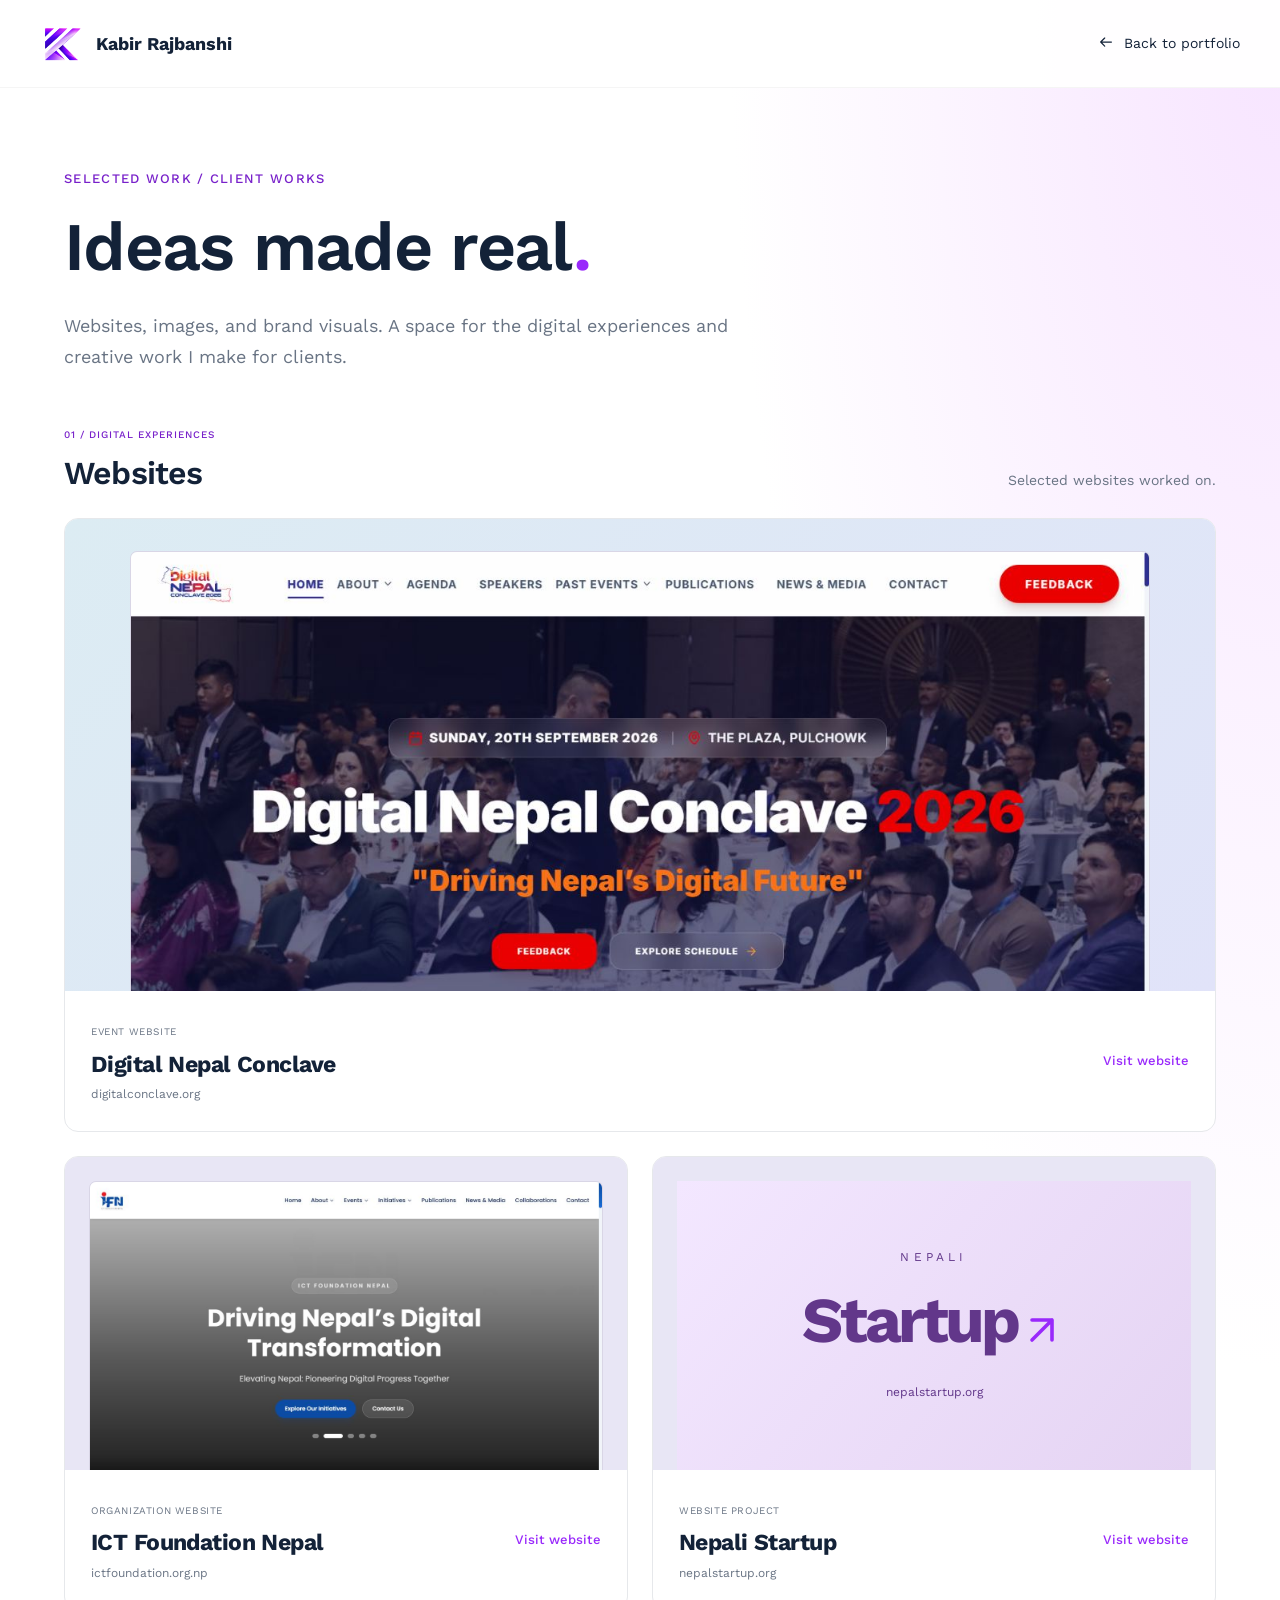
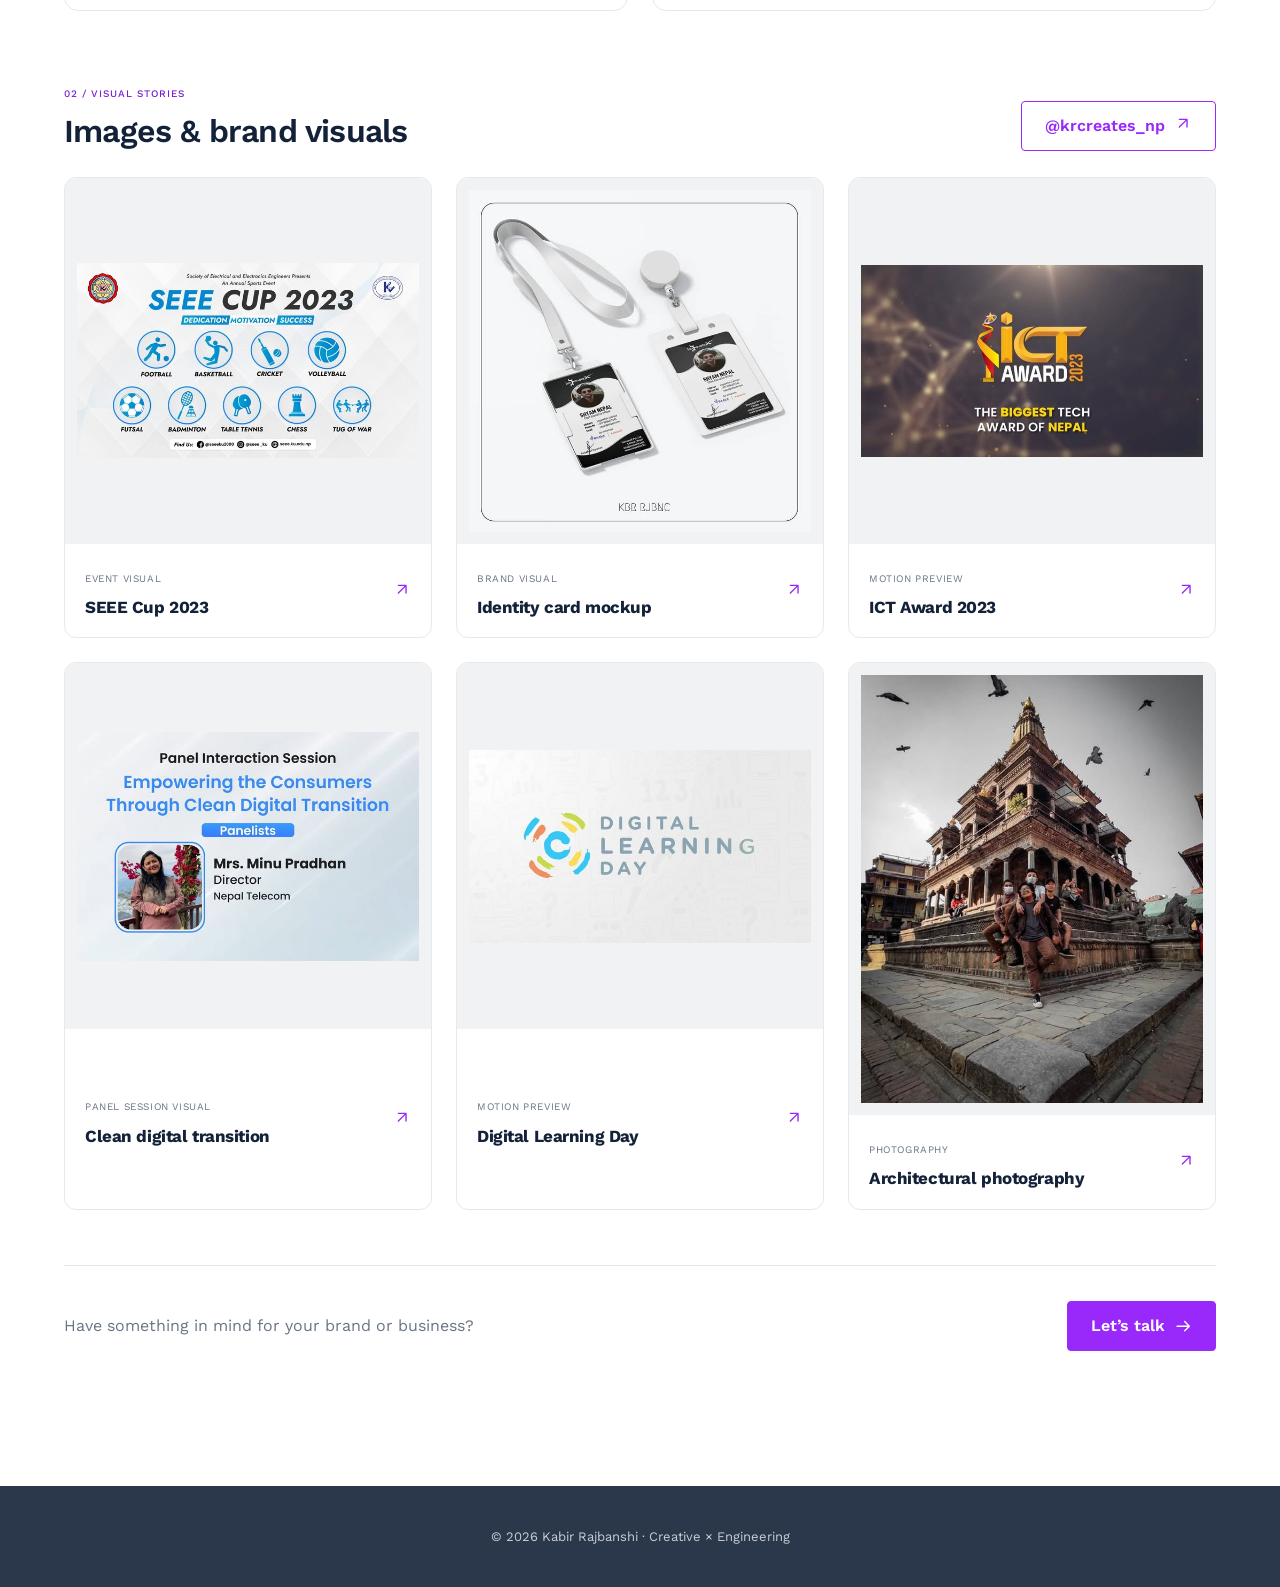
==== commit 5964700a: "Replace emoji and UI glyphs with SVG icons" ====
--- a/client-works.html
+++ b/client-works.html
@@ -1,6 +1,6 @@
 <!doctype html>
-<html lang="en"><head><meta charset="utf-8"><meta name="viewport" content="width=device-width,initial-scale=1"><title>Kabir Rajbanshi | Portfolio Website</title><meta name="description" content="Explore websites and visual design by Kabir Rajbanshi."><link rel="preconnect" href="https://fonts.googleapis.com"><link href="https://fonts.googleapis.com/css2?family=Work+Sans:wght@300;400;500;600;700&display=swap" rel="stylesheet"><link rel="stylesheet" href="site.css?v=brand-logo-1"><link rel="icon" type="image/png" href="assets/kabir-logo.png"><link rel="apple-touch-icon" href="assets/kabir-logo.png"><meta name="theme-color" content="#9929fb"></head>
-<body class="collection client-collection"><nav><a href="index.html" class="collection-brand"><img class="brand-logo" src="assets/kabir-logo.png" alt="" width="44" height="44"><strong>Kabir Rajbanshi</strong></a><a href="index.html#portfolio">← Back to portfolio</a></nav>
+<html lang="en"><head><meta charset="utf-8"><meta name="viewport" content="width=device-width,initial-scale=1"><title>Kabir Rajbanshi | Portfolio Website</title><meta name="description" content="Explore websites and visual design by Kabir Rajbanshi."><link rel="preconnect" href="https://fonts.googleapis.com"><link href="https://fonts.googleapis.com/css2?family=Work+Sans:wght@300;400;500;600;700&display=swap" rel="stylesheet"><link rel="stylesheet" href="site.css?v=svg-icons-1"><link rel="icon" type="image/png" href="assets/kabir-logo.png"><link rel="apple-touch-icon" href="assets/kabir-logo.png"><meta name="theme-color" content="#9929fb"></head>
+<body class="collection client-collection"><nav><a href="index.html" class="collection-brand"><img class="brand-logo" src="assets/kabir-logo.png" alt="" width="44" height="44"><strong>Kabir Rajbanshi</strong></a><a href="index.html#portfolio"><svg class="icon" viewBox="0 0 24 24" fill="none" stroke="currentColor" stroke-width="1.8" stroke-linecap="round" stroke-linejoin="round" aria-hidden="true" focusable="false"><path d="M20 12H4m6-6-6 6 6 6"/></svg> Back to portfolio</a></nav>
 <main><div class="eyebrow">Selected work / Client Works</div><h1>Ideas made real<span class="client-dot">.</span></h1><p class="intro">Websites, images, and brand visuals. A space for the digital experiences and creative work I make for clients.</p>
 <section class="client-websites" aria-labelledby="websites-title">
 <div class="work-section-heading"><div>
@@ -18,7 +18,7 @@
 <img src="assets/client-works/ictfoundation.png" alt="Homepage preview of ICT Foundation Nepal" width="1280" height="720" loading="lazy"></a><div class="website-caption"><div><span>Organization website</span><h3>ICT Foundation Nepal</h3><p>ictfoundation.org.np</p></div>
 <a class="visit-site" href="https://ictfoundation.org.np/" target="_blank" rel="noopener noreferrer" aria-label="Visit ICT Foundation Nepal website">Visit website</a></div>
 </article><article class="website-card website-card-3"><a class="website-preview" href="https://nepalstartup.org/" target="_blank" rel="noopener noreferrer" aria-label="Visit Nepali Startup website"><div class="startup-wordmark" aria-hidden="true">
-<span>NEPALI</span><strong>Startup<span>↗</span></strong>
+<span>NEPALI</span><strong>Startup<span><svg class="icon" viewBox="0 0 24 24" fill="none" stroke="currentColor" stroke-width="1.8" stroke-linecap="round" stroke-linejoin="round" aria-hidden="true" focusable="false"><path d="M7 17 17 7M7 7h10v10"/></svg></span></strong>
 <small>nepalstartup.org</small></div></a>
 <div class="website-caption">
 <div><span>Website project</span>
@@ -28,4 +28,4 @@
     <div class="work-section-heading"><div>
         <div class="eyebrow">02 / Visual stories</div>
         <h2 id="visuals-title">Images &amp; brand visuals</h2>
-    </div><a class="btn-outline" href="https://www.instagram.com/krcreates_np/" target="_blank" rel="noopener noreferrer">@krcreates_np ↗</a></div><div class="visual-bento"><a class="visual-work" href="https://www.instagram.com/krcreates_np/p/CqF3Ly3pWd8/?hl=en" target="_blank" rel="noopener noreferrer"><div class="visual-image"><img src="assets/client-works/CqF3Ly3pWd8.jpg" alt="SEEE Cup 2023" loading="lazy" width="640" height="640"></div><div class="visual-caption"><div><span>Event visual</span><h3>SEEE Cup 2023</h3></div><span aria-hidden="true">↗</span></div></a><a class="visual-work" href="https://www.instagram.com/krcreates_np/p/CQ6WtpyHUZp/?hl=en" target="_blank" rel="noopener noreferrer"><div class="visual-image"><img src="assets/client-works/CQ6WtpyHUZp.jpg" alt="Identity card mockup" loading="lazy" width="640" height="640"></div><div class="visual-caption"><div><span>Brand visual</span><h3>Identity card mockup</h3></div><span aria-hidden="true">↗</span></div></a><a class="visual-work" href="https://www.instagram.com/krcreates_np/reel/Cuy0wTrvenK/?hl=en" target="_blank" rel="noopener noreferrer"><div class="visual-image"><img src="assets/client-works/Cuy0wTrvenK.jpg" alt="ICT Award 2023" loading="lazy" width="640" height="640"></div><div class="visual-caption"><div><span>Motion preview</span><h3>ICT Award 2023</h3></div><span aria-hidden="true">↗</span></div></a><a class="visual-work" href="https://www.instagram.com/krcreates_np/reel/CqE803mPEA3/?hl=en" target="_blank" rel="noopener noreferrer"><div class="visual-image"><img src="assets/client-works/CqE803mPEA3.jpg" alt="Clean digital transition" loading="lazy" width="640" height="640"></div><div class="visual-caption"><div><span>Panel session visual</span><h3>Clean digital transition</h3></div><span aria-hidden="true">↗</span></div></a><a class="visual-work" href="https://www.instagram.com/krcreates_np/reel/CqAx8k9NEer/?hl=en" target="_blank" rel="noopener noreferrer"><div class="visual-image"><img src="assets/client-works/CqAx8k9NEer.jpg" alt="Digital Learning Day" loading="lazy" width="640" height="640"></div><div class="visual-caption"><div><span>Motion preview</span><h3>Digital Learning Day</h3></div><span aria-hidden="true">↗</span></div></a><a class="visual-work" href="https://www.instagram.com/krcreates_np/p/CIsqhCVHL_o/?hl=en" target="_blank" rel="noopener noreferrer"><div class="visual-image"><img src="assets/client-works/CIsqhCVHL_o.jpg" alt="Architectural photography" loading="lazy" width="640" height="640"></div><div class="visual-caption"><div><span>Photography</span><h3>Architectural photography</h3></div><span aria-hidden="true">↗</span></div></a></div></section><div class="client-contact"><p>Have something in mind for your brand or business?</p><a class="btn-solid" href="index.html#contact">Let’s talk →</a></div></main><footer>© 2026 Kabir Rajbanshi · Creative × Engineering</footer></body></html>+    </div><a class="btn-outline" href="https://www.instagram.com/krcreates_np/" target="_blank" rel="noopener noreferrer">@krcreates_np <svg class="icon" viewBox="0 0 24 24" fill="none" stroke="currentColor" stroke-width="1.8" stroke-linecap="round" stroke-linejoin="round" aria-hidden="true" focusable="false"><path d="M7 17 17 7M7 7h10v10"/></svg></a></div><div class="visual-bento"><a class="visual-work" href="https://www.instagram.com/krcreates_np/p/CqF3Ly3pWd8/?hl=en" target="_blank" rel="noopener noreferrer"><div class="visual-image"><img src="assets/client-works/CqF3Ly3pWd8.jpg" alt="SEEE Cup 2023" loading="lazy" width="640" height="640"></div><div class="visual-caption"><div><span>Event visual</span><h3>SEEE Cup 2023</h3></div><span aria-hidden="true"><svg class="icon" viewBox="0 0 24 24" fill="none" stroke="currentColor" stroke-width="1.8" stroke-linecap="round" stroke-linejoin="round" aria-hidden="true" focusable="false"><path d="M7 17 17 7M7 7h10v10"/></svg></span></div></a><a class="visual-work" href="https://www.instagram.com/krcreates_np/p/CQ6WtpyHUZp/?hl=en" target="_blank" rel="noopener noreferrer"><div class="visual-image"><img src="assets/client-works/CQ6WtpyHUZp.jpg" alt="Identity card mockup" loading="lazy" width="640" height="640"></div><div class="visual-caption"><div><span>Brand visual</span><h3>Identity card mockup</h3></div><span aria-hidden="true"><svg class="icon" viewBox="0 0 24 24" fill="none" stroke="currentColor" stroke-width="1.8" stroke-linecap="round" stroke-linejoin="round" aria-hidden="true" focusable="false"><path d="M7 17 17 7M7 7h10v10"/></svg></span></div></a><a class="visual-work" href="https://www.instagram.com/krcreates_np/reel/Cuy0wTrvenK/?hl=en" target="_blank" rel="noopener noreferrer"><div class="visual-image"><img src="assets/client-works/Cuy0wTrvenK.jpg" alt="ICT Award 2023" loading="lazy" width="640" height="640"></div><div class="visual-caption"><div><span>Motion preview</span><h3>ICT Award 2023</h3></div><span aria-hidden="true"><svg class="icon" viewBox="0 0 24 24" fill="none" stroke="currentColor" stroke-width="1.8" stroke-linecap="round" stroke-linejoin="round" aria-hidden="true" focusable="false"><path d="M7 17 17 7M7 7h10v10"/></svg></span></div></a><a class="visual-work" href="https://www.instagram.com/krcreates_np/reel/CqE803mPEA3/?hl=en" target="_blank" rel="noopener noreferrer"><div class="visual-image"><img src="assets/client-works/CqE803mPEA3.jpg" alt="Clean digital transition" loading="lazy" width="640" height="640"></div><div class="visual-caption"><div><span>Panel session visual</span><h3>Clean digital transition</h3></div><span aria-hidden="true"><svg class="icon" viewBox="0 0 24 24" fill="none" stroke="currentColor" stroke-width="1.8" stroke-linecap="round" stroke-linejoin="round" aria-hidden="true" focusable="false"><path d="M7 17 17 7M7 7h10v10"/></svg></span></div></a><a class="visual-work" href="https://www.instagram.com/krcreates_np/reel/CqAx8k9NEer/?hl=en" target="_blank" rel="noopener noreferrer"><div class="visual-image"><img src="assets/client-works/CqAx8k9NEer.jpg" alt="Digital Learning Day" loading="lazy" width="640" height="640"></div><div class="visual-caption"><div><span>Motion preview</span><h3>Digital Learning Day</h3></div><span aria-hidden="true"><svg class="icon" viewBox="0 0 24 24" fill="none" stroke="currentColor" stroke-width="1.8" stroke-linecap="round" stroke-linejoin="round" aria-hidden="true" focusable="false"><path d="M7 17 17 7M7 7h10v10"/></svg></span></div></a><a class="visual-work" href="https://www.instagram.com/krcreates_np/p/CIsqhCVHL_o/?hl=en" target="_blank" rel="noopener noreferrer"><div class="visual-image"><img src="assets/client-works/CIsqhCVHL_o.jpg" alt="Architectural photography" loading="lazy" width="640" height="640"></div><div class="visual-caption"><div><span>Photography</span><h3>Architectural photography</h3></div><span aria-hidden="true"><svg class="icon" viewBox="0 0 24 24" fill="none" stroke="currentColor" stroke-width="1.8" stroke-linecap="round" stroke-linejoin="round" aria-hidden="true" focusable="false"><path d="M7 17 17 7M7 7h10v10"/></svg></span></div></a></div></section><div class="client-contact"><p>Have something in mind for your brand or business?</p><a class="btn-solid" href="index.html#contact">Let’s talk <svg class="icon" viewBox="0 0 24 24" fill="none" stroke="currentColor" stroke-width="1.8" stroke-linecap="round" stroke-linejoin="round" aria-hidden="true" focusable="false"><path d="M4 12h16m-6-6 6 6-6 6"/></svg></a></div></main><footer>© 2026 Kabir Rajbanshi · Creative × Engineering</footer></body></html>
--- a/site.css
+++ b/site.css
@@ -36,3 +36,6 @@
 .brand-logo{display:block;width:52px;height:52px;object-fit:contain;flex-shrink:0}.collection-brand,.foot-brand{display:flex;align-items:center;gap:12px}.collection-brand .brand-logo,.foot-brand .brand-logo{width:44px;height:44px}.foot-brand{gap:9px}.foot-brand em{margin-left:-3px}@media(max-width:800px){.nav-logo .brand-logo{width:42px;height:42px}.collection-brand .brand-logo{width:38px;height:38px}}
 
 .exp-category{display:inline-block;color:var(--purple-dark);background:var(--pale);font-size:11px;font-weight:600;letter-spacing:.06em;padding:4px 9px;border-radius:4px;margin-bottom:16px}.exp-card .exp-desc{margin-bottom:0}.exp-card .exp-title{margin-top:0}
+
+/* Consistent vector icons inherit surrounding text color. */
+.icon{display:inline-block;width:1.15em;height:1.15em;vertical-align:-.18em;flex-shrink:0}.btn-solid,.btn-outline,.nav-cta{gap:9px}.c-link-icon .icon{width:22px;height:22px}.category-art>strong .icon{width:78px;height:78px;vertical-align:middle}.menu-toggle .icon{width:16px;height:16px;margin-left:4px}.port-hover-btn .icon,.item-body>a .icon,.visual-caption .icon{margin-left:5px}.startup-wordmark .icon{width:.75em;height:.75em}.collection nav>a .icon{margin-right:5px}
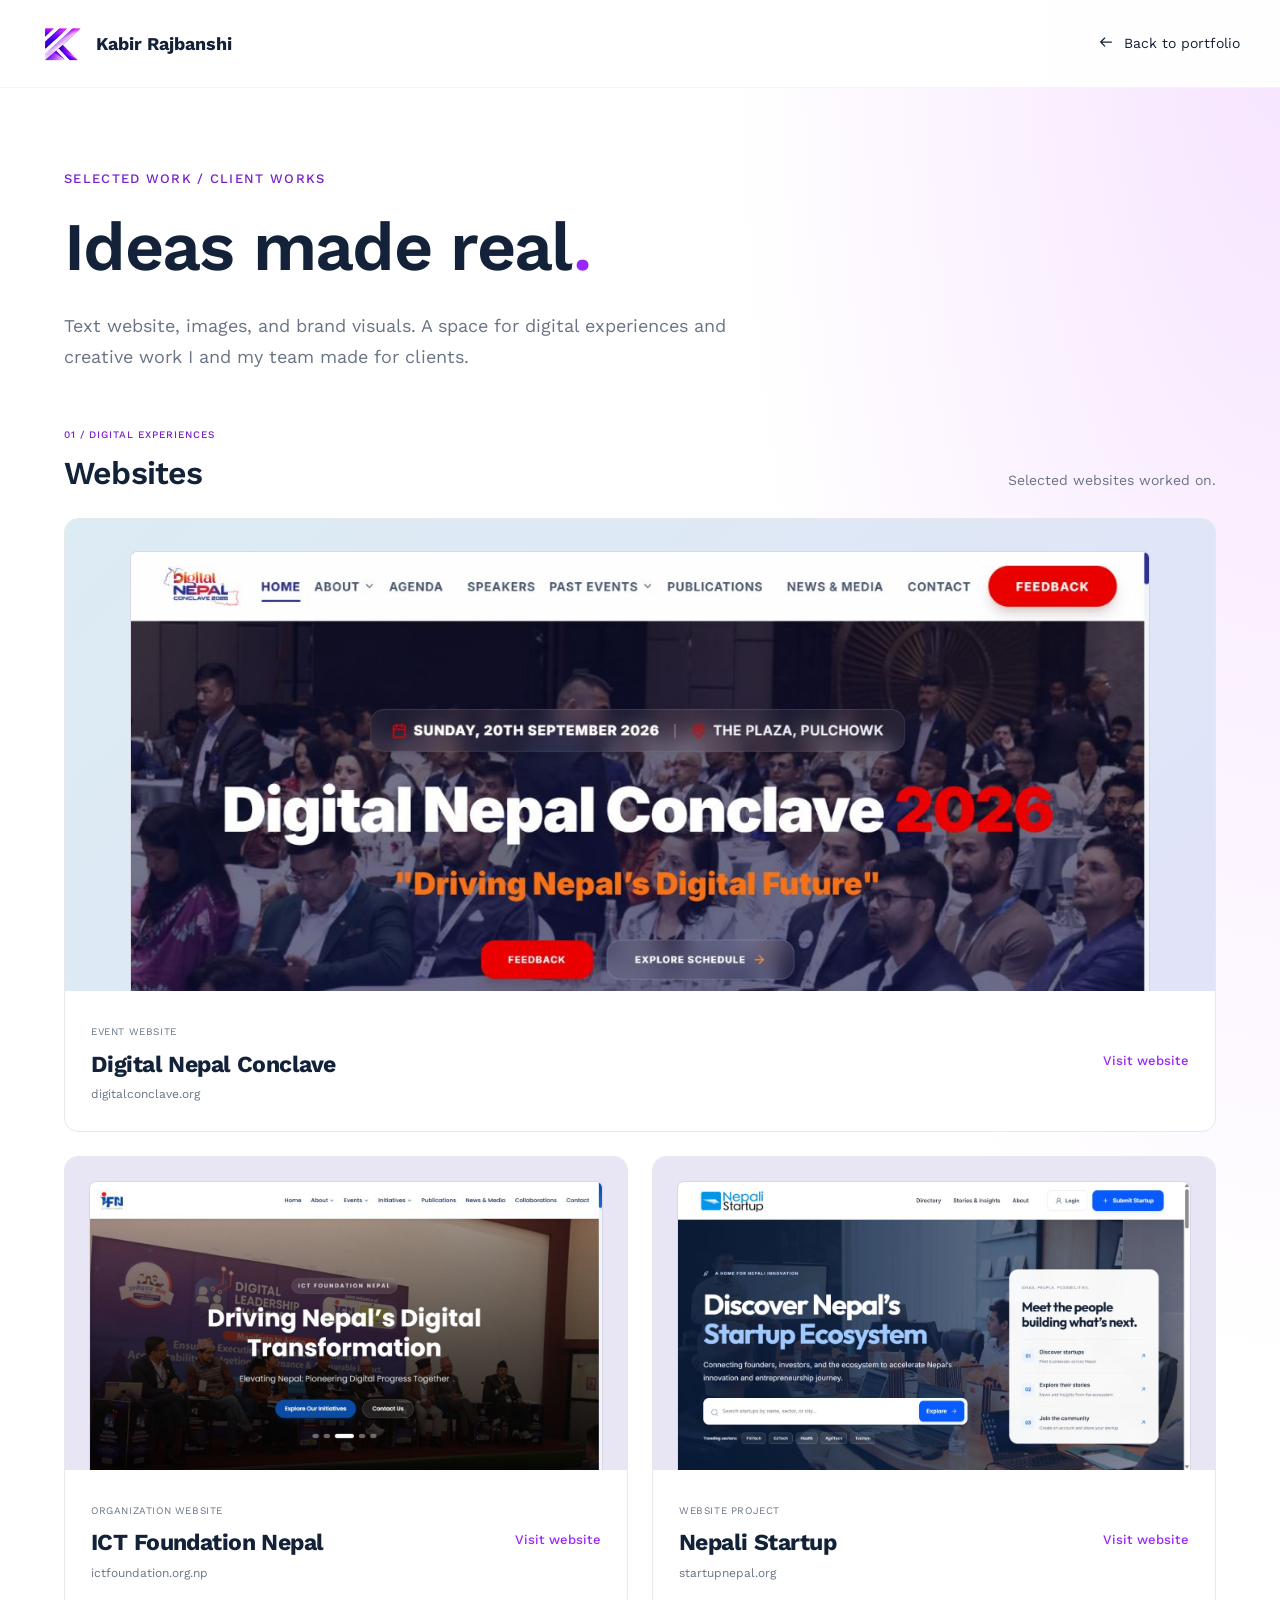
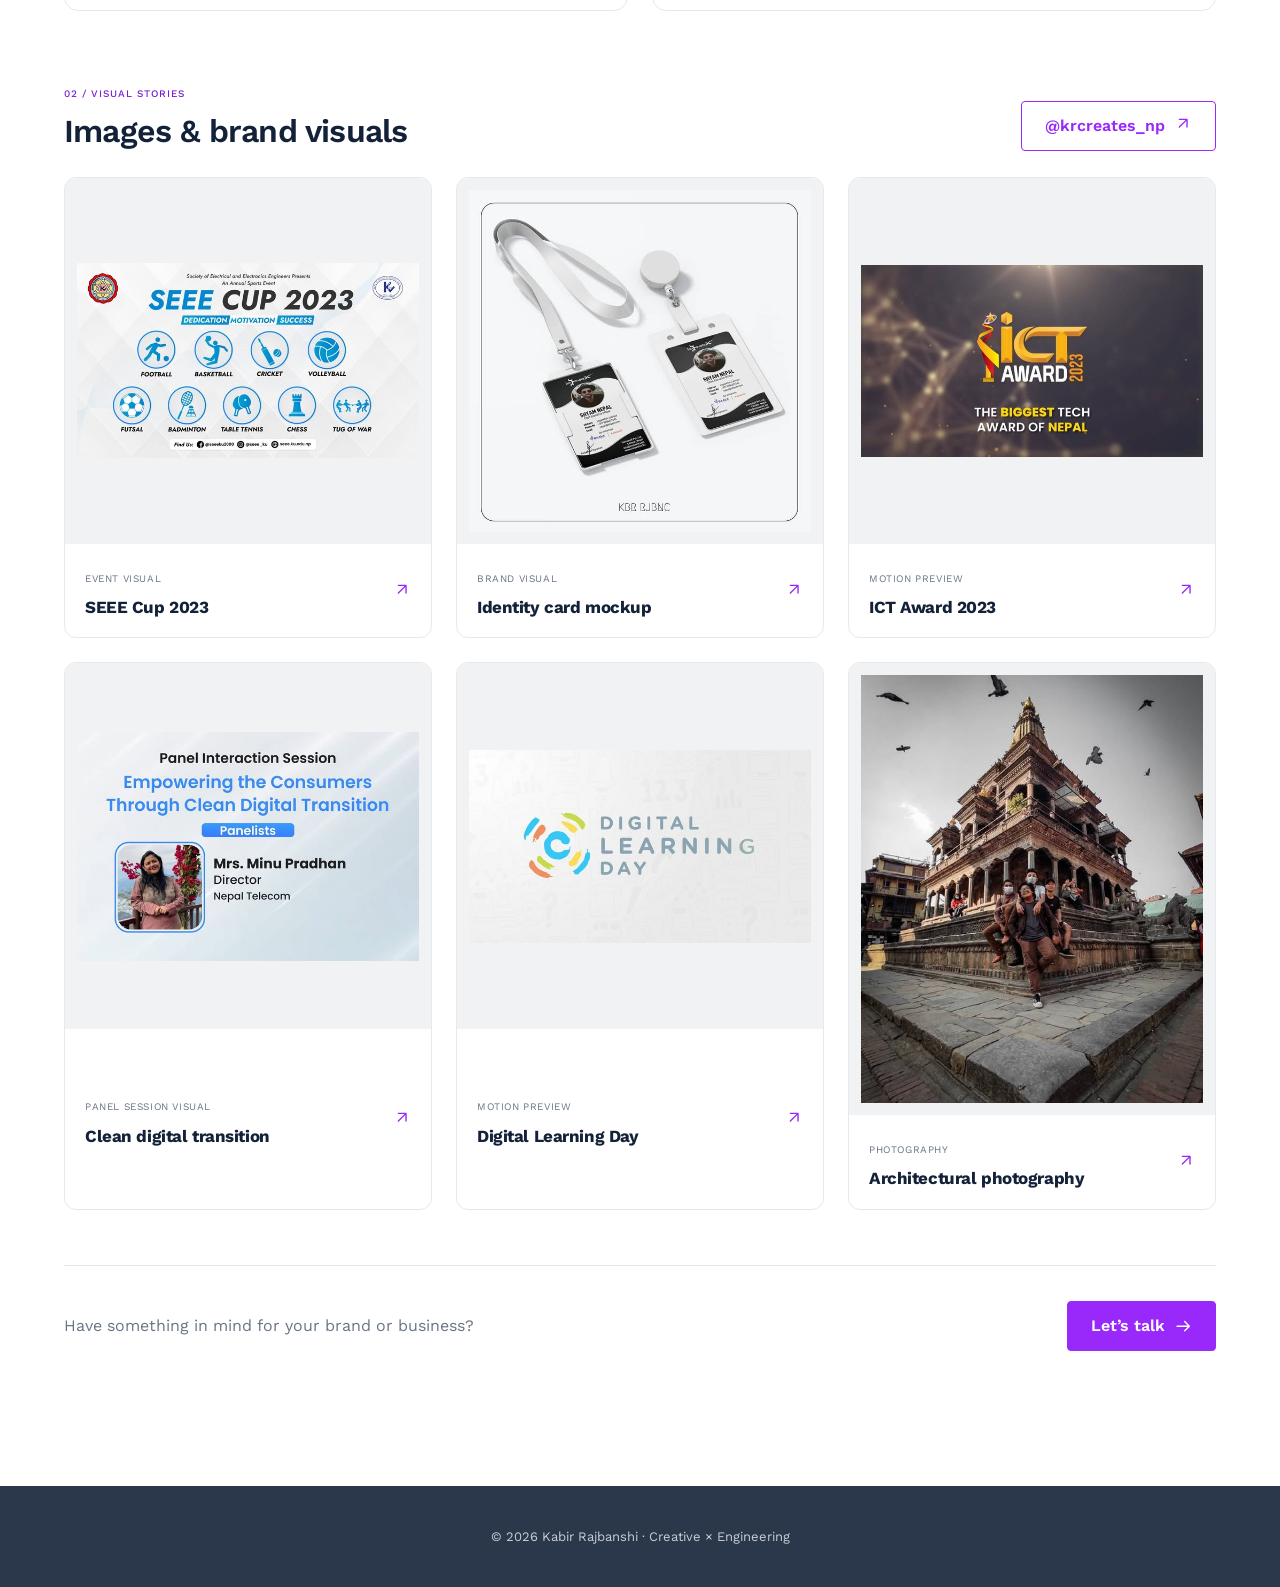
==== commit 4a89d7ac: "Update client portfolio copy, startup domain, and website screenshots" ====
--- a/client-works.html
+++ b/client-works.html
@@ -1,7 +1,7 @@
 <!doctype html>
 <html lang="en"><head><meta charset="utf-8"><meta name="viewport" content="width=device-width,initial-scale=1"><title>Kabir Rajbanshi | Portfolio Website</title><meta name="description" content="Explore websites and visual design by Kabir Rajbanshi."><link rel="preconnect" href="https://fonts.googleapis.com"><link href="https://fonts.googleapis.com/css2?family=Work+Sans:wght@300;400;500;600;700&display=swap" rel="stylesheet"><link rel="stylesheet" href="site.css?v=svg-icons-1"><link rel="icon" type="image/png" href="assets/kabir-logo.png"><link rel="apple-touch-icon" href="assets/kabir-logo.png"><meta name="theme-color" content="#9929fb"></head>
 <body class="collection client-collection"><nav><a href="index.html" class="collection-brand"><img class="brand-logo" src="assets/kabir-logo.png" alt="" width="44" height="44"><strong>Kabir Rajbanshi</strong></a><a href="index.html#portfolio"><svg class="icon" viewBox="0 0 24 24" fill="none" stroke="currentColor" stroke-width="1.8" stroke-linecap="round" stroke-linejoin="round" aria-hidden="true" focusable="false"><path d="M20 12H4m6-6-6 6 6 6"/></svg> Back to portfolio</a></nav>
-<main><div class="eyebrow">Selected work / Client Works</div><h1>Ideas made real<span class="client-dot">.</span></h1><p class="intro">Websites, images, and brand visuals. A space for the digital experiences and creative work I make for clients.</p>
+<main><div class="eyebrow">Selected work / Client Works</div><h1>Ideas made real<span class="client-dot">.</span></h1><p class="intro">Text website, images, and brand visuals. A space for digital experiences and creative work I and my team made for clients.</p>
 <section class="client-websites" aria-labelledby="websites-title">
 <div class="work-section-heading"><div>
 <div class="eyebrow">01 / Digital experiences</div>
@@ -10,20 +10,18 @@
 </div><div class="website-bento">
 <article class="website-card website-card-1">
 <a class="website-preview" href="https://digitalconclave.org/" target="_blank" rel="noopener noreferrer" aria-label="Visit Digital Nepal Conclave website">
-<img src="assets/client-works/digitalconclave.png" alt="Homepage preview of Digital Nepal Conclave" width="1280" height="720" loading="lazy"></a>
+<img src="assets/client-works/digitalconclave.png?v=2" alt="Homepage preview of Digital Nepal Conclave" width="1280" height="720" loading="lazy"></a>
 <div class="website-caption"><div><span>Event website</span>
 <h3>Digital Nepal Conclave</h3><p>digitalconclave.org</p></div>
 <a class="visit-site" href="https://digitalconclave.org/" target="_blank" rel="noopener noreferrer" aria-label="Visit Digital Nepal Conclave website">Visit website</a>
 </div></article><article class="website-card website-card-2"><a class="website-preview" href="https://ictfoundation.org.np/" target="_blank" rel="noopener noreferrer" aria-label="Visit ICT Foundation Nepal website">
-<img src="assets/client-works/ictfoundation.png" alt="Homepage preview of ICT Foundation Nepal" width="1280" height="720" loading="lazy"></a><div class="website-caption"><div><span>Organization website</span><h3>ICT Foundation Nepal</h3><p>ictfoundation.org.np</p></div>
+<img src="assets/client-works/ictfoundation.png?v=2" alt="Homepage preview of ICT Foundation Nepal" width="1280" height="720" loading="lazy"></a><div class="website-caption"><div><span>Organization website</span><h3>ICT Foundation Nepal</h3><p>ictfoundation.org.np</p></div>
 <a class="visit-site" href="https://ictfoundation.org.np/" target="_blank" rel="noopener noreferrer" aria-label="Visit ICT Foundation Nepal website">Visit website</a></div>
-</article><article class="website-card website-card-3"><a class="website-preview" href="https://nepalstartup.org/" target="_blank" rel="noopener noreferrer" aria-label="Visit Nepali Startup website"><div class="startup-wordmark" aria-hidden="true">
-<span>NEPALI</span><strong>Startup<span><svg class="icon" viewBox="0 0 24 24" fill="none" stroke="currentColor" stroke-width="1.8" stroke-linecap="round" stroke-linejoin="round" aria-hidden="true" focusable="false"><path d="M7 17 17 7M7 7h10v10"/></svg></span></strong>
-<small>nepalstartup.org</small></div></a>
+</article><article class="website-card website-card-3"><a class="website-preview" href="https://startupnepal.org/" target="_blank" rel="noopener noreferrer" aria-label="Visit Nepali Startup website"><img src="assets/client-works/startupnepal.png" alt="Homepage preview of Startup Nepal" width="1280" height="720" loading="lazy"></a>
 <div class="website-caption">
 <div><span>Website project</span>
-<h3>Nepali Startup</h3><p>nepalstartup.org</p>
-</div><a class="visit-site" href="https://nepalstartup.org/" target="_blank" rel="noopener noreferrer" aria-label="Visit Nepali Startup website">Visit website</a></div></article></div></section>
+<h3>Nepali Startup</h3><p>startupnepal.org</p>
+</div><a class="visit-site" href="https://startupnepal.org/" target="_blank" rel="noopener noreferrer" aria-label="Visit Nepali Startup website">Visit website</a></div></article></div></section>
 <section class="client-visuals" aria-labelledby="visuals-title">
     <div class="work-section-heading"><div>
         <div class="eyebrow">02 / Visual stories</div>
--- a/site.css
+++ b/site.css
@@ -39,3 +39,5 @@
 
 /* Consistent vector icons inherit surrounding text color. */
 .icon{display:inline-block;width:1.15em;height:1.15em;vertical-align:-.18em;flex-shrink:0}.btn-solid,.btn-outline,.nav-cta{gap:9px}.c-link-icon .icon{width:22px;height:22px}.category-art>strong .icon{width:78px;height:78px;vertical-align:middle}.menu-toggle .icon{width:16px;height:16px;margin-left:4px}.port-hover-btn .icon,.item-body>a .icon,.visual-caption .icon{margin-left:5px}.startup-wordmark .icon{width:.75em;height:.75em}.collection nav>a .icon{margin-right:5px}
+
+.exp-header{display:flex;align-items:center;justify-content:space-between;gap:16px;margin-bottom:22px;min-height:66px}.exp-header .exp-category{margin-bottom:0}.exp-logos{display:flex;align-items:center;gap:16px;min-width:0}.exp-logos img{display:block;width:70px;height:64px;object-fit:contain}.exp-logos img+img{width:100px}.exp-logos>.icon{width:46px;height:46px;padding:10px;box-sizing:content-box;background:var(--pale);color:var(--purple-dark);border-radius:10px}@media(max-width:420px){.exp-header{gap:10px}.exp-logos{gap:10px}.exp-logos img{width:56px;height:56px}.exp-logos img+img{width:75px}}
